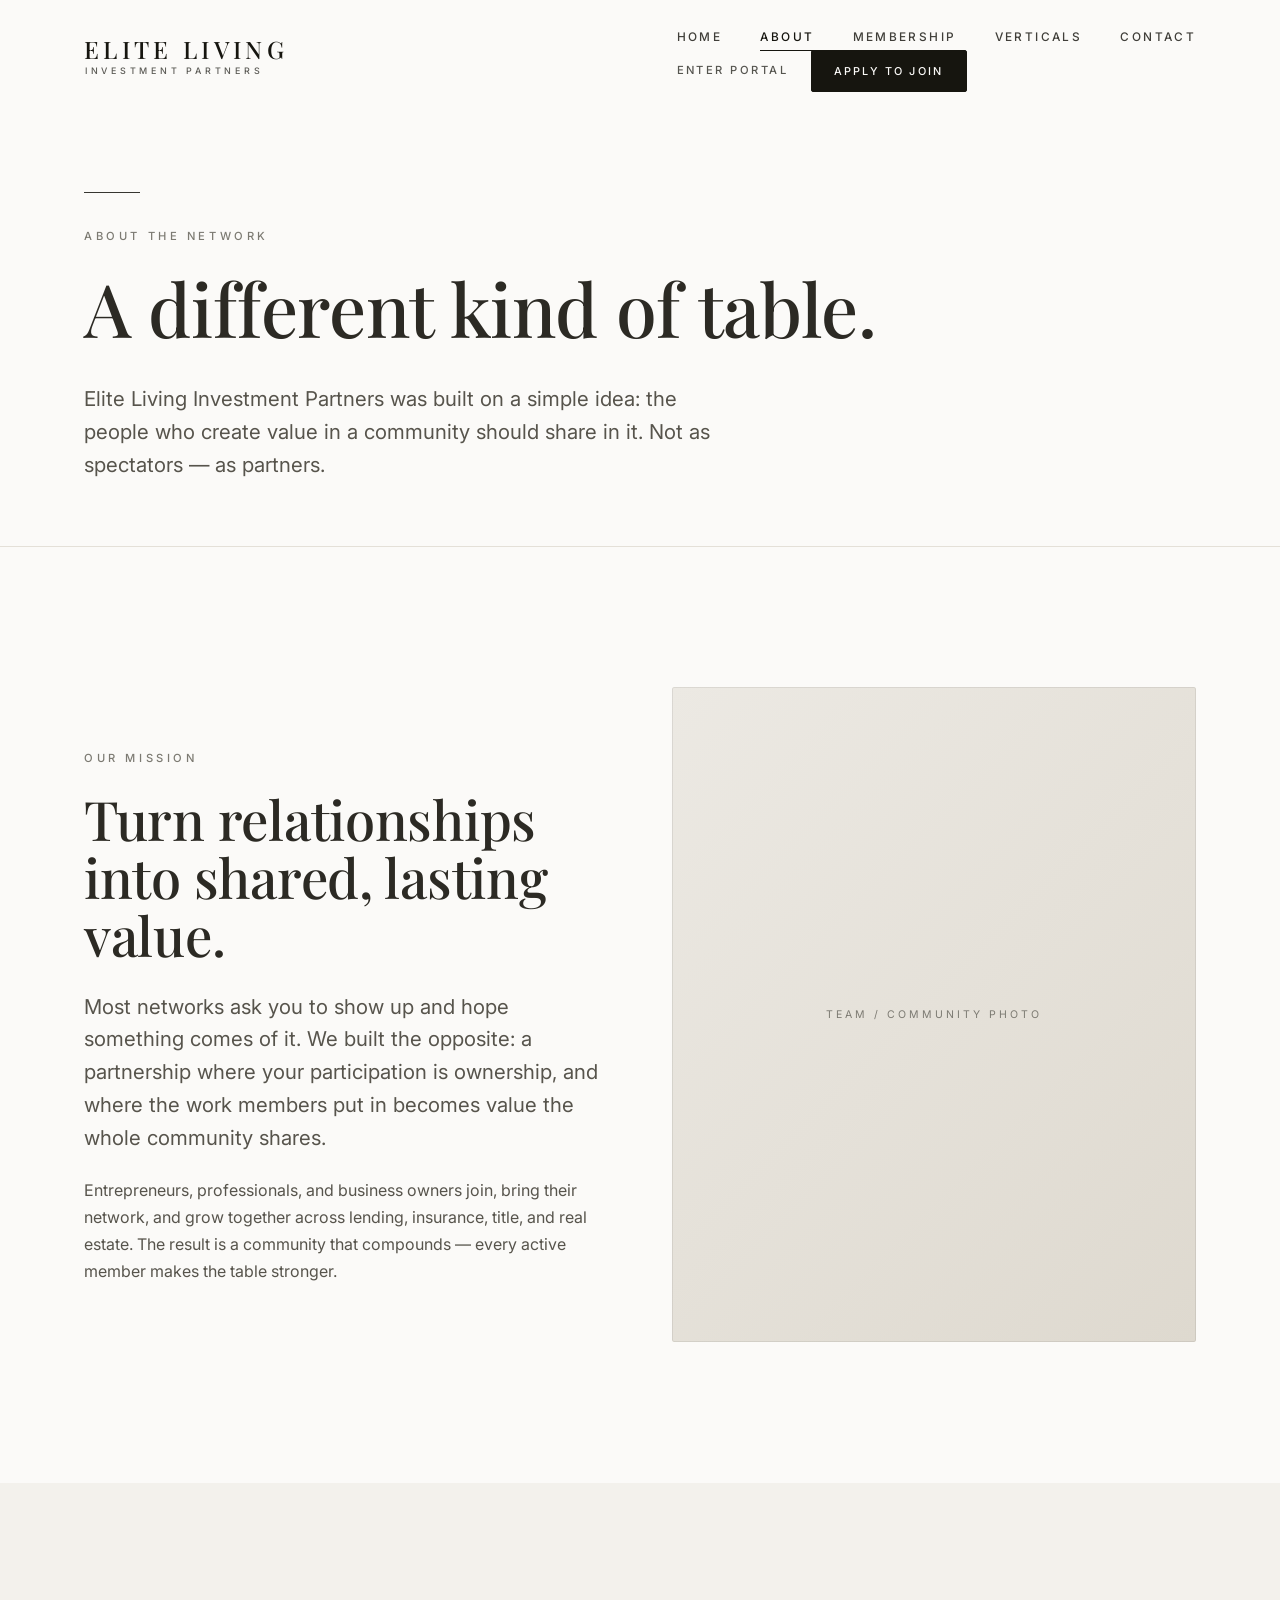
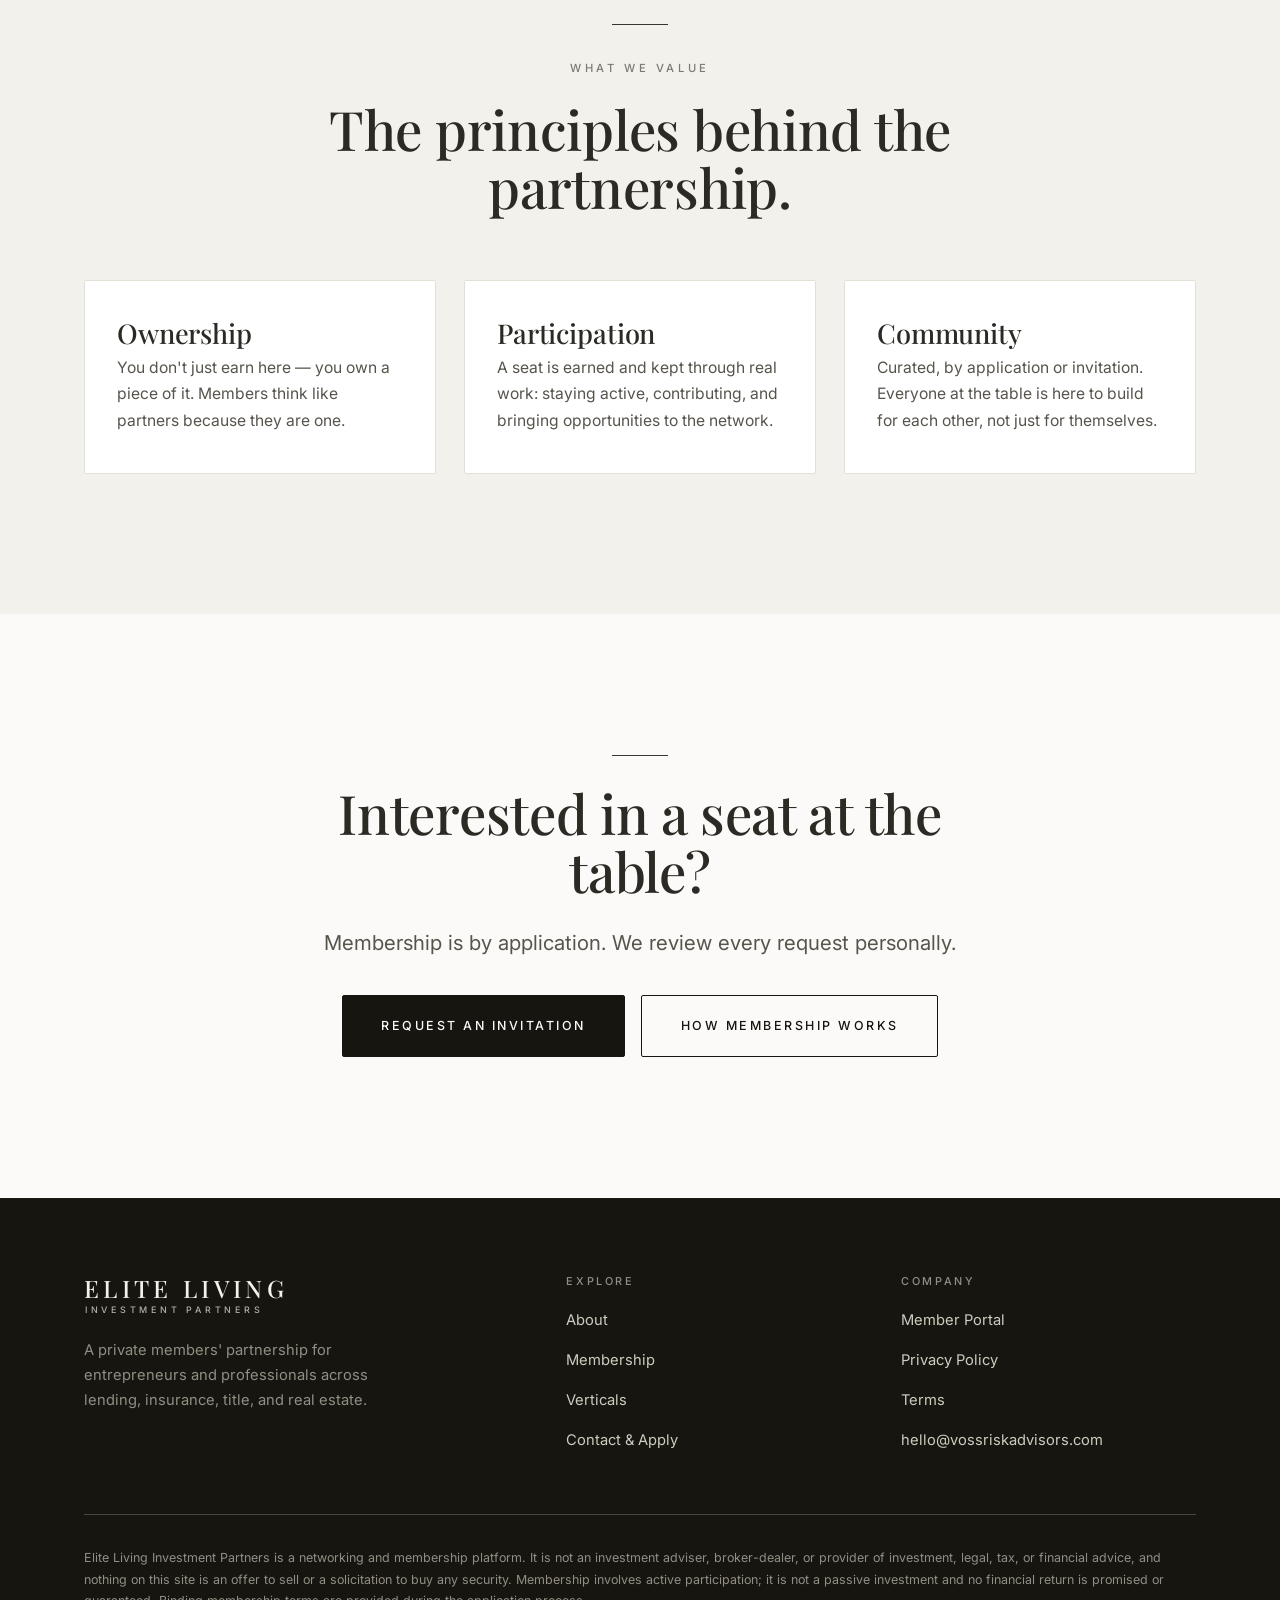
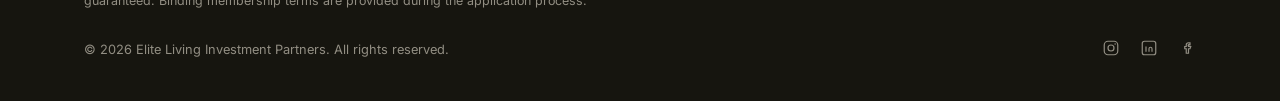
==== about.html @ c55ef5d6 "Build Elite Living Investment Partners marketing site Static, no-build marketing site for ELIP — a p" ====
<!doctype html>
<html lang="en">
<head>
  <meta charset="utf-8" />
  <meta name="viewport" content="width=device-width, initial-scale=1" />
  <title>About — Elite Living Investment Partners</title>
  <meta name="description" content="The story and mission behind Elite Living Investment Partners — a private members' partnership built on participation and ownership." />
  <meta name="theme-color" content="#FBFAF8" />
  <link rel="canonical" href="https://www.vossriskadvisors.com/about.html" />
  <meta property="og:type" content="website" />
  <meta property="og:site_name" content="Elite Living Investment Partners" />
  <meta property="og:title" content="About — Elite Living Investment Partners" />
  <meta property="og:description" content="A private members' partnership built on participation and ownership." />
  <meta property="og:url" content="https://www.vossriskadvisors.com/about.html" />
  <meta property="og:image" content="https://www.vossriskadvisors.com/assets/og-image.png" />
  <meta name="twitter:card" content="summary_large_image" />
  <link rel="icon" href="assets/favicon.svg" type="image/svg+xml" />
  <link rel="apple-touch-icon" href="assets/favicon.svg" />
  <link rel="manifest" href="site.webmanifest" />
  <link rel="preconnect" href="https://fonts.googleapis.com" />
  <link rel="preconnect" href="https://fonts.gstatic.com" crossorigin />
  <link href="https://fonts.googleapis.com/css2?family=Playfair+Display:ital,wght@0,400;0,500;0,600;0,700;1,400;1,500;1,600&family=Inter:wght@300;400;500;600&display=swap" rel="stylesheet" />
  <link rel="stylesheet" href="css/styles.css" />
</head>
<body>
  <a class="skip-link" href="#main">Skip to content</a>

  <header class="site-header">
    <div class="container nav">
      <a class="brand" href="index.html" aria-label="Elite Living Investment Partners — home">
        <span class="brand__word">Elite Living</span>
        <span class="brand__sub">Investment Partners</span>
      </a>
      <button class="nav__toggle" aria-label="Open menu" aria-expanded="false" aria-controls="nav-menu">
        <svg class="icon-open" viewBox="0 0 24 24" fill="none" stroke="currentColor" stroke-width="1.6"><path d="M3 6h18M3 12h18M3 18h18"/></svg>
        <svg class="icon-close" viewBox="0 0 24 24" fill="none" stroke="currentColor" stroke-width="1.6"><path d="M5 5l14 14M19 5L5 19"/></svg>
      </button>
      <div class="nav__menu" id="nav-menu">
        <ul class="nav__links">
          <li><a href="index.html">Home</a></li>
          <li><a href="about.html" aria-current="page">About</a></li>
          <li><a href="membership.html">Membership</a></li>
          <li><a href="verticals.html">Verticals</a></li>
          <li><a href="contact.html">Contact</a></li>
        </ul>
        <div class="nav__actions">
          <a class="nav__portal" href="https://www.backbossai.com/" target="_blank" rel="noopener">Enter Portal</a>
          <a class="btn btn--solid" href="contact.html">Apply to Join</a>
        </div>
      </div>
    </div>
  </header>
  <div class="nav__scrim" aria-hidden="true"></div>

  <main id="main">
    <section class="page-hero">
      <div class="container">
        <hr class="hairline" />
        <span class="eyebrow">About the network</span>
        <h1>A different kind of table.</h1>
        <p class="lead" style="max-width:640px">Elite Living Investment Partners was built on a simple idea: the people who create value in a community should share in it. Not as spectators — as partners.</p>
      </div>
    </section>

    <section class="section">
      <div class="container">
        <div class="split">
          <div data-reveal>
            <span class="eyebrow">Our mission</span>
            <h2 class="h-section">Turn relationships into shared, lasting value.</h2>
            <p class="lead">Most networks ask you to show up and hope something comes of it. We built the opposite: a partnership where your participation is ownership, and where the work members put in becomes value the whole community shares.</p>
            <p>Entrepreneurs, professionals, and business owners join, bring their network, and grow together across lending, insurance, title, and real estate. The result is a community that compounds — every active member makes the table stronger.</p>
          </div>
          <div class="split__media" data-reveal aria-hidden="true">
            <span class="placeholder-note">Team / community photo</span>
          </div>
        </div>
      </div>
    </section>

    <section class="section section--raise">
      <div class="container">
        <div class="section-head section-head--center" data-reveal>
          <hr class="hairline hairline--center" />
          <span class="eyebrow">What we value</span>
          <h2 class="h-section">The principles behind the partnership.</h2>
        </div>
        <div class="grid grid--3">
          <div class="card" data-reveal>
            <h3>Ownership</h3>
            <p>You don't just earn here — you own a piece of it. Members think like partners because they are one.</p>
          </div>
          <div class="card" data-reveal>
            <h3>Participation</h3>
            <p>A seat is earned and kept through real work: staying active, contributing, and bringing opportunities to the network.</p>
          </div>
          <div class="card" data-reveal>
            <h3>Community</h3>
            <p>Curated, by application or invitation. Everyone at the table is here to build for each other, not just for themselves.</p>
          </div>
        </div>
      </div>
    </section>

    <section class="section">
      <div class="container container--narrow text-center" data-reveal>
        <hr class="hairline hairline--center" />
        <h2 class="h-section">Interested in a seat at the table?</h2>
        <p class="lead">Membership is by application. We review every request personally.</p>
        <div class="cta-row cta-row--center">
          <a class="btn btn--solid btn--lg" href="contact.html">Request an Invitation</a>
          <a class="btn btn--line btn--lg" href="membership.html">How membership works</a>
        </div>
      </div>
    </section>
  </main>

  <footer class="site-footer">
    <div class="container">
      <div class="footer__top">
        <div class="footer__brand">
          <a class="brand" href="index.html" aria-label="Elite Living Investment Partners — home">
        <span class="brand__word">Elite Living</span>
        <span class="brand__sub">Investment Partners</span>
      </a>
          <p>A private members' partnership for entrepreneurs and professionals across lending, insurance, title, and real estate.</p>
        </div>
        <div class="footer__col">
          <h4>Explore</h4>
          <ul><li><a href="about.html">About</a></li><li><a href="membership.html">Membership</a></li><li><a href="verticals.html">Verticals</a></li><li><a href="contact.html">Contact &amp; Apply</a></li></ul>
        </div>
        <div class="footer__col">
          <h4>Company</h4>
          <ul><li><a href="https://www.backbossai.com/" target="_blank" rel="noopener">Member Portal</a></li><li><a href="privacy.html">Privacy Policy</a></li><li><a href="terms.html">Terms</a></li><li><a href="mailto:hello@vossriskadvisors.com">hello@vossriskadvisors.com</a></li></ul>
        </div>
      </div>
      <p class="footer__disclaimer">Elite Living Investment Partners is a networking and membership platform. It is not an investment adviser, broker-dealer, or provider of investment, legal, tax, or financial advice, and nothing on this site is an offer to sell or a solicitation to buy any security. Membership involves active participation; it is not a passive investment and no financial return is promised or guaranteed. Binding membership terms are provided during the application process.</p>
      <div class="footer__bottom">
        <span>&copy; <span data-year>2026</span> Elite Living Investment Partners. All rights reserved.</span>
        <nav class="footer__social" aria-label="Social links">
          <a href="#" aria-label="Instagram"><svg viewBox="0 0 24 24" fill="none" stroke="currentColor" stroke-width="1.6"><rect x="3" y="3" width="18" height="18" rx="5"/><circle cx="12" cy="12" r="4"/><circle cx="17.5" cy="6.5" r="1" fill="currentColor" stroke="none"/></svg></a>
          <a href="#" aria-label="LinkedIn"><svg viewBox="0 0 24 24" fill="none" stroke="currentColor" stroke-width="1.6"><rect x="3" y="3" width="18" height="18" rx="3"/><path d="M8 10v7M8 7v.01M12 17v-4a2 2 0 0 1 4 0v4"/></svg></a>
          <a href="#" aria-label="Facebook"><svg viewBox="0 0 24 24" fill="none" stroke="currentColor" stroke-width="1.6"><path d="M14 8h2V5h-2a3 3 0 0 0-3 3v2H9v3h2v6h3v-6h2l1-3h-3V8a1 1 0 0 1 1-1z"/></svg></a>
        </nav>
      </div>
    </div>
  </footer>
  <script src="js/main.js"></script>
</body>
</html>
---- css/styles.css ----
/* =============================================================================
   Elite Living Investment Partners — Design System
   -----------------------------------------------------------------------------
   Clean, editorial, black-and-white luxury — "Vogue" / fashion-house feeling.
   High-contrast Didone serif display, generous white space, thin hairline rules,
   squared outlined controls, photography-forward. Monochrome only — no accent
   color; photography supplies the only color on the page.

   HOW TO EDIT:
   - Colors, spacing, and fonts are all CSS custom properties in :root below.
     Change a value once here and it updates everywhere.
   - Copy lives in the .html files, not here. This file is styling only.
   - Drop real photography in via the `--img` custom property (see .split__media
     and .hero notes) — the layout is built to be image-forward.
   ============================================================================= */

/* ---------------------------------------------------------------------------
   1. Design tokens (custom properties)
   --------------------------------------------------------------------------- */
:root {
  /* Light "paper" surfaces */
  --paper: #FBFAF8;        /* warm off-white page base */
  --paper-2: #F3F1EC;      /* subtly raised sections */
  --card: #FFFFFF;         /* cards */

  /* Ink (near-black) */
  --ink: #16150F;          /* primary text / lines / buttons */
  --ink-2: #2C2A24;        /* headings on light */
  --ink-soft: #57544C;     /* body copy on light */
  --muted: #7C7A72;        /* muted labels */
  --faint: #A9A69D;        /* faint / placeholders */

  /* Hairlines on light */
  --line: #E4E0D8;
  --line-2: #D8D3C9;

  /* Dark surfaces (hero scrim, footer) */
  --night: #16150F;        /* near-black */
  --night-2: #1D1C15;
  --cream: #F4F1EA;        /* text on dark */
  --cream-soft: #CFCBBF;   /* body on dark */
  --cream-faint: #928E83;  /* muted on dark */
  --line-dark: rgba(244,241,234,0.22);

  /* Typography */
  --font-display: "Playfair Display", Georgia, "Times New Roman", serif;
  --font-body: "Inter", "Helvetica Neue", Helvetica, Arial, sans-serif;

  /* Layout */
  --maxw: 1240px;
  --maxw-narrow: 760px;
  --gutter: clamp(1.25rem, 5vw, 4.5rem);
  --radius: 2px;

  /* Motion */
  --ease: cubic-bezier(0.22, 1, 0.36, 1);
  --dur: 0.7s;
}

/* ---------------------------------------------------------------------------
   2. Reset & base
   --------------------------------------------------------------------------- */
*, *::before, *::after { box-sizing: border-box; }

html {
  scroll-behavior: smooth;
  -webkit-text-size-adjust: 100%;
}

@media (prefers-reduced-motion: reduce) {
  html { scroll-behavior: auto; }
  *, *::before, *::after {
    animation-duration: 0.001ms !important;
    transition-duration: 0.001ms !important;
  }
}

body {
  margin: 0;
  background: var(--paper);
  color: var(--ink-soft);
  font-family: var(--font-body);
  font-size: 1rem;
  line-height: 1.7;
  font-weight: 400;
  -webkit-font-smoothing: antialiased;
  -moz-osx-font-smoothing: grayscale;
  overflow-x: hidden;
}

img, svg { max-width: 100%; display: block; }
a { color: inherit; text-decoration: none; }

h1, h2, h3, h4 {
  font-family: var(--font-display);
  color: var(--ink-2);
  font-weight: 500;
  line-height: 1.06;
  letter-spacing: -0.005em;
  margin: 0 0 0.5em;
}

p { margin: 0 0 1.1em; }
p:last-child { margin-bottom: 0; }

::selection { background: var(--ink); color: var(--paper); }

:focus-visible {
  outline: 2px solid var(--ink);
  outline-offset: 3px;
}

.skip-link {
  position: absolute;
  left: -9999px;
  top: 0;
  z-index: 200;
  background: var(--ink);
  color: var(--paper);
  padding: 0.75rem 1.25rem;
  font-weight: 500;
}
.skip-link:focus { left: 1rem; top: 1rem; }

/* ---------------------------------------------------------------------------
   3. Layout helpers
   --------------------------------------------------------------------------- */
.container {
  width: 100%;
  max-width: var(--maxw);
  margin-inline: auto;
  padding-inline: var(--gutter);
}
.container--narrow { max-width: var(--maxw-narrow); }

.section {
  padding-block: clamp(4.5rem, 11vw, 9rem);
  position: relative;
}
.section--raise { background: var(--paper-2); }
.section--ink { background: var(--night); color: var(--cream-soft); }
.section--ink h1, .section--ink h2, .section--ink h3 { color: var(--cream); }
.section--tight { padding-block: clamp(3rem, 7vw, 5.5rem); }

/* Thin hairline divider */
.hairline {
  width: 56px;
  height: 1px;
  background: var(--ink);
  border: 0;
  margin: 0 0 1.75rem;
  opacity: 0.85;
}
.hairline--center { margin-inline: auto; }

/* Small uppercase micro-label */
.eyebrow {
  display: inline-block;
  font-family: var(--font-body);
  font-size: 0.7rem;
  font-weight: 500;
  letter-spacing: 0.32em;
  text-transform: uppercase;
  color: var(--muted);
  margin: 0 0 1.4rem;
}

/* Squared tracked tag */
.chip {
  display: inline-flex;
  align-items: center;
  gap: 0.5em;
  padding: 0.45rem 1rem;
  border: 1px solid var(--line-2);
  border-radius: var(--radius);
  font-size: 0.68rem;
  letter-spacing: 0.26em;
  text-transform: uppercase;
  color: var(--muted);
}

.section-head { max-width: 760px; margin-bottom: clamp(2.75rem, 5vw, 4.5rem); }
.section-head--center { margin-inline: auto; text-align: center; }
.section-head--center .hairline { margin-inline: auto; }

.h-display { font-size: clamp(2.6rem, 6.5vw, 5rem); letter-spacing: -0.01em; }
.h-section { font-size: clamp(2rem, 4.6vw, 3.4rem); }
.lead {
  font-size: clamp(1.05rem, 1.6vw, 1.3rem);
  color: var(--ink-soft);
  line-height: 1.6;
}

.muted { color: var(--muted); }

/* ---------------------------------------------------------------------------
   4. Buttons — squared, editorial, tracked
   --------------------------------------------------------------------------- */
.btn {
  display: inline-flex;
  align-items: center;
  justify-content: center;
  gap: 0.6em;
  font-family: var(--font-body);
  font-size: 0.76rem;
  font-weight: 500;
  letter-spacing: 0.2em;
  text-transform: uppercase;
  padding: 1.05rem 2.1rem;
  border-radius: var(--radius);
  border: 1px solid var(--ink);
  cursor: pointer;
  transition: background 0.35s var(--ease), color 0.35s var(--ease),
              border-color 0.35s var(--ease);
  white-space: nowrap;
}

/* Primary — solid ink */
.btn--solid {
  background: var(--ink);
  color: var(--paper);
}
.btn--solid:hover { background: transparent; color: var(--ink); }

/* Secondary — outline */
.btn--line {
  background: transparent;
  color: var(--ink);
  border-color: var(--ink);
}
.btn--line:hover { background: var(--ink); color: var(--paper); }

.btn--block { width: 100%; }
.btn--lg { padding: 1.2rem 2.4rem; font-size: 0.78rem; }

/* Buttons placed on dark imagery (hero) */
.on-dark .btn--solid {
  background: var(--cream);
  color: var(--ink);
  border-color: var(--cream);
}
.on-dark .btn--solid:hover { background: transparent; color: var(--cream); }
.on-dark .btn--line { color: var(--cream); border-color: rgba(244,241,234,0.6); }
.on-dark .btn--line:hover { background: var(--cream); color: var(--ink); border-color: var(--cream); }

/* Inline underlined link */
.link-underline {
  color: var(--ink);
  border-bottom: 1px solid var(--ink);
  padding-bottom: 1px;
  transition: opacity 0.25s var(--ease);
}
.link-underline:hover { opacity: 0.55; }

/* ---------------------------------------------------------------------------
   5. Header / navigation
   --------------------------------------------------------------------------- */
.site-header {
  position: fixed;
  inset: 0 0 auto 0;
  z-index: 100;
  padding-block: 1.4rem;
  color: var(--ink);
  transition: background 0.4s var(--ease), border-color 0.4s var(--ease),
              padding 0.4s var(--ease), color 0.4s var(--ease);
  border-bottom: 1px solid transparent;
}
.site-header.is-scrolled {
  background: rgba(251, 250, 248, 0.92);
  backdrop-filter: saturate(120%) blur(12px);
  -webkit-backdrop-filter: saturate(120%) blur(12px);
  border-bottom-color: var(--line);
  padding-block: 0.85rem;
  color: var(--ink);
}
/* Overlay mode — header sits over a dark hero (home / thank-you) */
.site-header--overlay:not(.is-scrolled) { color: var(--cream); }

.nav {
  display: flex;
  align-items: center;
  justify-content: space-between;
  gap: 1.5rem;
}
.brand { display: inline-flex; flex-direction: column; gap: 0.15rem; color: inherit; }
.brand__word {
  font-family: var(--font-display);
  font-size: 1.5rem;
  font-weight: 500;
  letter-spacing: 0.18em;
  line-height: 1;
  text-transform: uppercase;
}
.brand__sub {
  font-family: var(--font-body);
  font-size: 0.56rem;
  font-weight: 500;
  letter-spacing: 0.42em;
  text-transform: uppercase;
  color: currentColor;
  opacity: 0.7;
  padding-left: 0.1em;
}

.nav__links {
  display: flex;
  align-items: center;
  gap: 2.4rem;
  list-style: none;
  margin: 0;
  padding: 0;
}
.nav__links a {
  font-size: 0.74rem;
  font-weight: 500;
  letter-spacing: 0.2em;
  color: currentColor;
  text-transform: uppercase;
  opacity: 0.82;
  transition: opacity 0.25s var(--ease);
  position: relative;
}
.nav__links a:hover,
.nav__links a[aria-current="page"] { opacity: 1; }
.nav__links a[aria-current="page"]::after {
  content: "";
  position: absolute;
  left: 0; right: 0; bottom: -7px;
  height: 1px;
  background: currentColor;
}
.nav__actions { display: flex; align-items: center; gap: 1.4rem; }
.nav__portal {
  font-size: 0.7rem;
  font-weight: 500;
  letter-spacing: 0.22em;
  text-transform: uppercase;
  color: currentColor;
  opacity: 0.72;
  transition: opacity 0.25s var(--ease);
}
.nav__portal:hover { opacity: 1; }

/* Compact outline button in the nav */
.nav__actions .btn { padding: 0.7rem 1.4rem; font-size: 0.68rem; }
.site-header--overlay:not(.is-scrolled) .nav__actions .btn--solid {
  background: transparent; color: var(--cream); border-color: rgba(244,241,234,0.6);
}
.site-header--overlay:not(.is-scrolled) .nav__actions .btn--solid:hover {
  background: var(--cream); color: var(--ink); border-color: var(--cream);
}

.nav__toggle {
  display: none;
  background: none;
  border: 0;
  color: inherit;
  cursor: pointer;
  padding: 0.4rem;
  width: 44px; height: 44px;
}
.nav__toggle svg { width: 24px; height: 24px; }
.nav__toggle .icon-close { display: none; }
.nav__toggle[aria-expanded="true"] .icon-open { display: none; }
.nav__toggle[aria-expanded="true"] .icon-close { display: block; }

@media (max-width: 940px) {
  .nav__toggle { display: inline-flex; align-items: center; justify-content: center; }
  .nav__menu {
    position: fixed;
    inset: 0 0 0 auto;
    width: min(86vw, 380px);
    background: var(--paper);
    color: var(--ink);
    border-left: 1px solid var(--line);
    flex-direction: column;
    align-items: flex-start;
    justify-content: flex-start;
    gap: 0;
    padding: 6.5rem 2.25rem 2rem;
    transform: translateX(100%);
    transition: transform 0.5s var(--ease);
    display: flex;
    overflow-y: auto;
  }
  .nav__menu.is-open { transform: translateX(0); }
  .nav__links {
    flex-direction: column;
    align-items: flex-start;
    gap: 0;
    width: 100%;
  }
  .nav__links li { width: 100%; }
  .nav__links a {
    display: block;
    padding: 1.15rem 0;
    font-size: 0.95rem;
    border-bottom: 1px solid var(--line);
    width: 100%;
    opacity: 1;
  }
  .nav__actions {
    flex-direction: column;
    align-items: stretch;
    width: 100%;
    margin-top: 2rem;
    gap: 1rem;
  }
  .nav__actions .btn { width: 100%; padding: 1rem 1.4rem; font-size: 0.72rem; }
  /* Inside the open drawer the panel is light — keep the solid button ink,
     overriding the dark-hero overlay treatment (higher specificity wins). */
  .site-header--overlay:not(.is-scrolled) .nav__menu .nav__actions .btn--solid {
    background: var(--ink); color: var(--paper); border-color: var(--ink);
  }
  .site-header--overlay:not(.is-scrolled) .nav__menu .nav__actions .btn--solid:hover {
    background: transparent; color: var(--ink);
  }
  .nav__portal { padding: 0.6rem 0; }
  body.menu-open { overflow: hidden; }
  .nav__scrim {
    position: fixed;
    inset: 0;
    background: rgba(20,20,15,0.5);
    opacity: 0;
    pointer-events: none;
    transition: opacity 0.4s var(--ease);
    z-index: 90;
  }
  .nav__scrim.is-open { opacity: 1; pointer-events: auto; }
}

/* ---------------------------------------------------------------------------
   6. Hero — photography-forward, dark scrim, editorial serif
   --------------------------------------------------------------------------- */
.hero {
  position: relative;
  min-height: 100svh;
  display: flex;
  align-items: center;
  padding-block: 9rem 6rem;
  overflow: hidden;
  color: var(--cream);
  text-align: center;
}
/*
  Hero background: drop in real photography by setting --hero-img on the .hero
  element, e.g. style="--hero-img:url('assets/hero.jpg')". A dark scrim keeps the
  serif type legible over any image. Until a photo is supplied, an elegant
  neutral architectural gradient stands in.
*/
.hero__bg {
  position: absolute;
  inset: 0;
  z-index: 0;
  background:
    linear-gradient(180deg, rgba(16,15,11,0.55), rgba(16,15,11,0.62)),
    var(--hero-img, none),
    radial-gradient(120% 90% at 50% 0%, #37352c, #14130e 70%);
  background-size: cover;
  background-position: center;
}
.hero__bg::after {
  content: "";
  position: absolute;
  inset: 0;
  background: radial-gradient(90% 70% at 50% 45%, transparent 40%, rgba(16,15,11,0.45));
}
.hero__inner { position: relative; z-index: 1; max-width: 1000px; margin-inline: auto; }
.hero__title {
  font-size: clamp(3rem, 9vw, 7rem);
  color: var(--cream);
  margin-bottom: 1.5rem;
  font-weight: 500;
  line-height: 1.02;
}
.hero__title em { font-style: italic; color: inherit; }
.hero__sub {
  font-family: var(--font-display);
  font-style: italic;
  font-size: clamp(1.2rem, 2.4vw, 1.9rem);
  color: var(--cream-soft);
  max-width: 720px;
  margin: 0 auto 2.6rem;
  line-height: 1.4;
}
.hero__cta { display: flex; flex-wrap: wrap; gap: 1rem; justify-content: center; }
.hero__scroll {
  position: absolute;
  left: 50%;
  bottom: 2rem;
  transform: translateX(-50%);
  z-index: 1;
  font-size: 0.62rem;
  letter-spacing: 0.34em;
  text-transform: uppercase;
  color: var(--cream-faint);
  display: flex;
  flex-direction: column;
  align-items: center;
  gap: 0.6rem;
}
.hero__scroll span::after {
  content: "";
  display: block;
  width: 1px;
  height: 40px;
  margin: 0.7rem auto 0;
  background: linear-gradient(var(--cream-faint), transparent);
}
@media (max-height: 720px) { .hero__scroll { display: none; } }

/* ---------------------------------------------------------------------------
   7. Cards & grids
   --------------------------------------------------------------------------- */
.grid { display: grid; gap: 1.75rem; }
.grid--2 { grid-template-columns: repeat(2, 1fr); }
.grid--3 { grid-template-columns: repeat(3, 1fr); }
.grid--4 { grid-template-columns: repeat(4, 1fr); }
@media (max-width: 940px) {
  .grid--3, .grid--4 { grid-template-columns: repeat(2, 1fr); }
}
@media (max-width: 620px) {
  .grid--2, .grid--3, .grid--4 { grid-template-columns: 1fr; }
}

.card {
  background: var(--card);
  border: 1px solid var(--line);
  border-radius: var(--radius);
  padding: 2.4rem 2rem;
  transition: border-color 0.35s var(--ease), transform 0.35s var(--ease);
}
.card:hover { border-color: var(--ink); transform: translateY(-4px); }
.card__icon {
  display: block;
  width: 44px; height: 44px;
  color: var(--ink);
  margin-bottom: 1.6rem;
}
.card__icon svg { width: 100%; height: 100%; display: block; }
.card h3 { font-size: 1.7rem; margin-bottom: 0.4rem; }
.card p { font-size: 0.98rem; color: var(--ink-soft); }

/* Vertical card with corner index */
.vcard { position: relative; }
.vcard__idx {
  position: absolute;
  top: 1.6rem; right: 1.8rem;
  font-family: var(--font-display);
  font-size: 0.95rem;
  color: var(--faint);
  letter-spacing: 0.1em;
}

/* Numbered step */
.step { padding: 0; background: transparent; border: 0; }
.step__num {
  font-family: var(--font-display);
  font-size: clamp(3.4rem, 6.5vw, 5rem);
  color: var(--ink-2);
  line-height: 1;
  display: block;
  margin-bottom: 1rem;
  font-weight: 500;
}
.step h3 { font-size: 1.7rem; margin-bottom: 0.5rem; }
.step p { color: var(--ink-soft); font-size: 1rem; }
.step::after {
  content: "";
  display: block;
  width: 36px; height: 1px;
  background: var(--ink);
  margin-top: 1.6rem;
  opacity: 0.5;
}

/* Benefit row */
.benefit {
  display: flex;
  gap: 1.2rem;
  padding: 1.7rem 0;
  border-top: 1px solid var(--line);
}
.benefit:last-child { border-bottom: 1px solid var(--line); }
.benefit__mark {
  flex: none;
  width: 24px; height: 24px;
  color: var(--ink);
  margin-top: 0.2rem;
}
.benefit h3 { font-size: 1.35rem; margin-bottom: 0.25rem; }
.benefit p { font-size: 0.98rem; color: var(--ink-soft); margin: 0; }

/* ---------------------------------------------------------------------------
   8. Quote / social proof band
   --------------------------------------------------------------------------- */
.quote-band { background: var(--night); color: var(--cream-soft); }
.quote-band .hairline { background: var(--cream); opacity: 0.7; }
.quote { text-align: center; max-width: 900px; margin-inline: auto; }
.quote__text {
  font-family: var(--font-display);
  font-size: clamp(1.8rem, 4vw, 3rem);
  color: var(--cream);
  line-height: 1.24;
  font-style: italic;
  font-weight: 400;
  margin-bottom: 1.5rem;
}
.quote__by {
  font-size: 0.72rem;
  letter-spacing: 0.26em;
  text-transform: uppercase;
  color: var(--cream-faint);
}
.logo-strip {
  display: flex;
  flex-wrap: wrap;
  align-items: center;
  justify-content: center;
  gap: clamp(1.5rem, 5vw, 4rem);
  margin-top: 3.5rem;
}
.logo-strip span {
  font-family: var(--font-display);
  font-size: 1.15rem;
  letter-spacing: 0.16em;
  text-transform: uppercase;
  color: var(--cream-faint);
}

/* ---------------------------------------------------------------------------
   9. Split / feature rows — image-forward
   --------------------------------------------------------------------------- */
.split {
  display: grid;
  grid-template-columns: 1fr 1fr;
  gap: clamp(2rem, 5vw, 5rem);
  align-items: center;
}
.split--reverse .split__media { order: -1; }
@media (max-width: 860px) {
  .split { grid-template-columns: 1fr; }
  .split--reverse .split__media { order: 0; }
}
/*
  Drop real photography by setting --img on the element, e.g.
  <div class="split__media" style="--img:url('assets/story.jpg')"></div>
*/
.split__media {
  aspect-ratio: 4 / 5;
  border-radius: var(--radius);
  background:
    var(--img, none),
    linear-gradient(135deg, #ECE9E3, #DED9CF);
  background-size: cover;
  background-position: center;
  position: relative;
  overflow: hidden;
  display: flex;
  align-items: center;
  justify-content: center;
}
.split__media::after {
  content: "";
  position: absolute;
  inset: 0;
  border: 1px solid rgba(22,21,15,0.08);
  border-radius: var(--radius);
  pointer-events: none;
}
.split__media .placeholder-note {
  font-size: 0.66rem;
  letter-spacing: 0.28em;
  text-transform: uppercase;
  color: var(--muted);
}

/* ---------------------------------------------------------------------------
   10. Forms
   --------------------------------------------------------------------------- */
.form {
  background: var(--card);
  border: 1px solid var(--line);
  border-radius: var(--radius);
  padding: clamp(1.75rem, 4vw, 3rem);
}
.form__row { display: grid; gap: 1.4rem; grid-template-columns: 1fr 1fr; }
@media (max-width: 620px) { .form__row { grid-template-columns: 1fr; } }
.field { display: flex; flex-direction: column; gap: 0.5rem; margin-bottom: 1.4rem; }
.field label {
  font-size: 0.68rem;
  letter-spacing: 0.18em;
  text-transform: uppercase;
  color: var(--muted);
}
.field .req { color: var(--ink); }
.field input,
.field select,
.field textarea {
  font-family: var(--font-body);
  font-size: 0.98rem;
  color: var(--ink);
  background: var(--paper);
  border: 1px solid var(--line-2);
  border-radius: var(--radius);
  padding: 0.95rem 1rem;
  transition: border-color 0.25s var(--ease);
  width: 100%;
}
.field textarea { resize: vertical; min-height: 130px; }
.field input::placeholder,
.field textarea::placeholder { color: var(--faint); }
.field input:focus,
.field select:focus,
.field textarea:focus { outline: none; border-color: var(--ink); }
.field select {
  appearance: none;
  background-image: url("data:image/svg+xml,%3Csvg xmlns='http://www.w3.org/2000/svg' width='12' height='8' viewBox='0 0 12 8'%3E%3Cpath fill='%237C7A72' d='M6 8 0 0h12z'/%3E%3C/svg%3E");
  background-repeat: no-repeat;
  background-position: right 1rem center;
  padding-right: 2.5rem;
}
.hp-field {
  position: absolute !important;
  left: -9999px !important;
  width: 1px; height: 1px;
  overflow: hidden;
}
.form__consent {
  display: flex;
  gap: 0.7rem;
  align-items: flex-start;
  font-size: 0.85rem;
  color: var(--muted);
  margin: 0.5rem 0 1.6rem;
}
.form__consent input { margin-top: 0.3rem; flex: none; accent-color: var(--ink); }
.form__status { margin-top: 1rem; font-size: 0.9rem; min-height: 1.2em; }
.form__status.is-error { color: #9B2C2C; }
.form__status.is-ok { color: var(--ink); }

/* ---------------------------------------------------------------------------
   11. Footer — dark, editorial
   --------------------------------------------------------------------------- */
.site-footer {
  background: var(--night);
  color: var(--cream-soft);
  border-top: 1px solid var(--night-2);
  padding-block: clamp(3.5rem, 6vw, 5.5rem) 2.5rem;
}
.footer__top {
  display: grid;
  grid-template-columns: 1.5fr 1fr 1fr;
  gap: 2.5rem;
}
@media (max-width: 760px) { .footer__top { grid-template-columns: 1fr; gap: 2.25rem; } }
.footer__brand .brand { margin-bottom: 1.3rem; color: var(--cream); }
.footer__brand p { font-size: 0.92rem; color: var(--cream-faint); max-width: 36ch; }
.footer__col h4 {
  font-family: var(--font-body);
  font-size: 0.68rem;
  letter-spacing: 0.24em;
  text-transform: uppercase;
  color: var(--cream-faint);
  margin-bottom: 1.2rem;
}
.footer__col ul { list-style: none; margin: 0; padding: 0; }
.footer__col li { margin-bottom: 0.8rem; }
.footer__col a { font-size: 0.92rem; color: var(--cream-soft); transition: color 0.25s var(--ease); }
.footer__col a:hover { color: var(--cream); }
.footer__disclaimer {
  margin-top: 3rem;
  padding-top: 2rem;
  border-top: 1px solid var(--line-dark);
  font-size: 0.78rem;
  color: var(--cream-faint);
  line-height: 1.7;
}
.footer__bottom {
  display: flex;
  flex-wrap: wrap;
  justify-content: space-between;
  gap: 1rem;
  margin-top: 1.75rem;
  font-size: 0.8rem;
  color: var(--cream-faint);
}
.footer__social { display: flex; gap: 1.25rem; }
.footer__social a { color: var(--cream-faint); }
.footer__social a:hover { color: var(--cream); }
.footer__social svg { width: 18px; height: 18px; }

/* ---------------------------------------------------------------------------
   12. Legal / content pages
   --------------------------------------------------------------------------- */
.page-hero {
  padding-block: clamp(9rem, 15vw, 12rem) clamp(2.5rem, 6vw, 4rem);
  border-bottom: 1px solid var(--line);
  background: var(--paper);
}
.page-hero h1 { font-size: clamp(2.6rem, 6.5vw, 4.6rem); }
.prose { max-width: 720px; }
.prose h2 { font-size: 1.9rem; margin-top: 2.75rem; color: var(--ink-2); }
.prose h3 { font-size: 1.3rem; margin-top: 1.9rem; color: var(--ink-2); }
.prose p, .prose li { color: var(--ink-soft); }
.prose ul, .prose ol { padding-left: 1.2rem; margin-bottom: 1.1rem; }
.prose li { margin-bottom: 0.5rem; }
.prose a { color: var(--ink); border-bottom: 1px solid var(--ink); }

/* Draft/legal review banner */
.notice {
  background: var(--paper-2);
  border: 1px solid var(--line-2);
  border-left: 2px solid var(--ink);
  border-radius: var(--radius);
  padding: 0.95rem 1.25rem;
  font-size: 0.82rem;
  color: var(--ink-soft);
}

/* ---------------------------------------------------------------------------
   13. Reveal-on-scroll animation
   --------------------------------------------------------------------------- */
[data-reveal] {
  opacity: 0;
  transform: translateY(24px);
  transition: opacity var(--dur) var(--ease), transform var(--dur) var(--ease);
  will-change: opacity, transform;
}
[data-reveal].is-visible { opacity: 1; transform: none; }
@media (prefers-reduced-motion: reduce) {
  [data-reveal] { opacity: 1; transform: none; }
}

/* ---------------------------------------------------------------------------
   14. Utilities
   --------------------------------------------------------------------------- */
.text-center { text-align: center; }
.mt-0 { margin-top: 0; }
.mb-0 { margin-bottom: 0; }
.stack > * + * { margin-top: 1.1rem; }
.cta-row { display: flex; flex-wrap: wrap; gap: 1rem; margin-top: 2.25rem; }
.cta-row--center { justify-content: center; }
.divider { height: 1px; background: var(--line); border: 0; margin-block: clamp(3rem, 6vw, 5rem); }
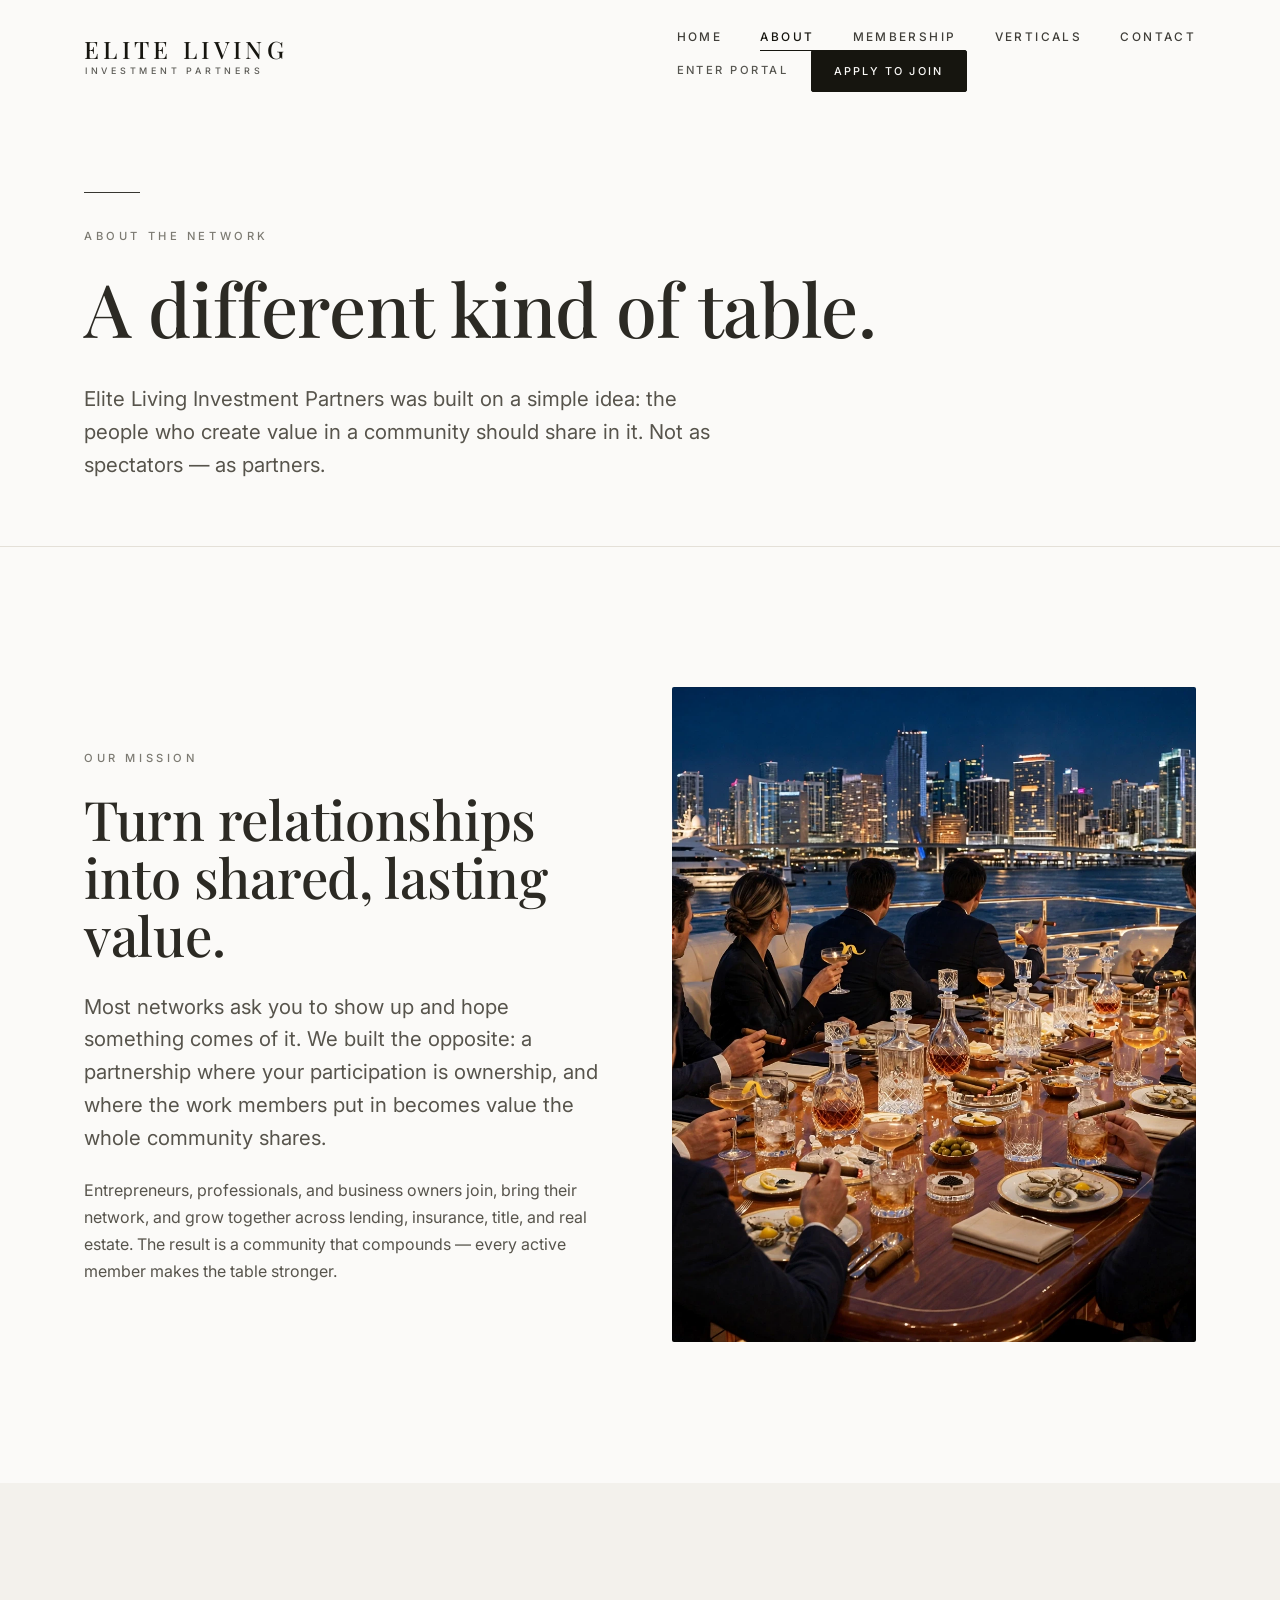
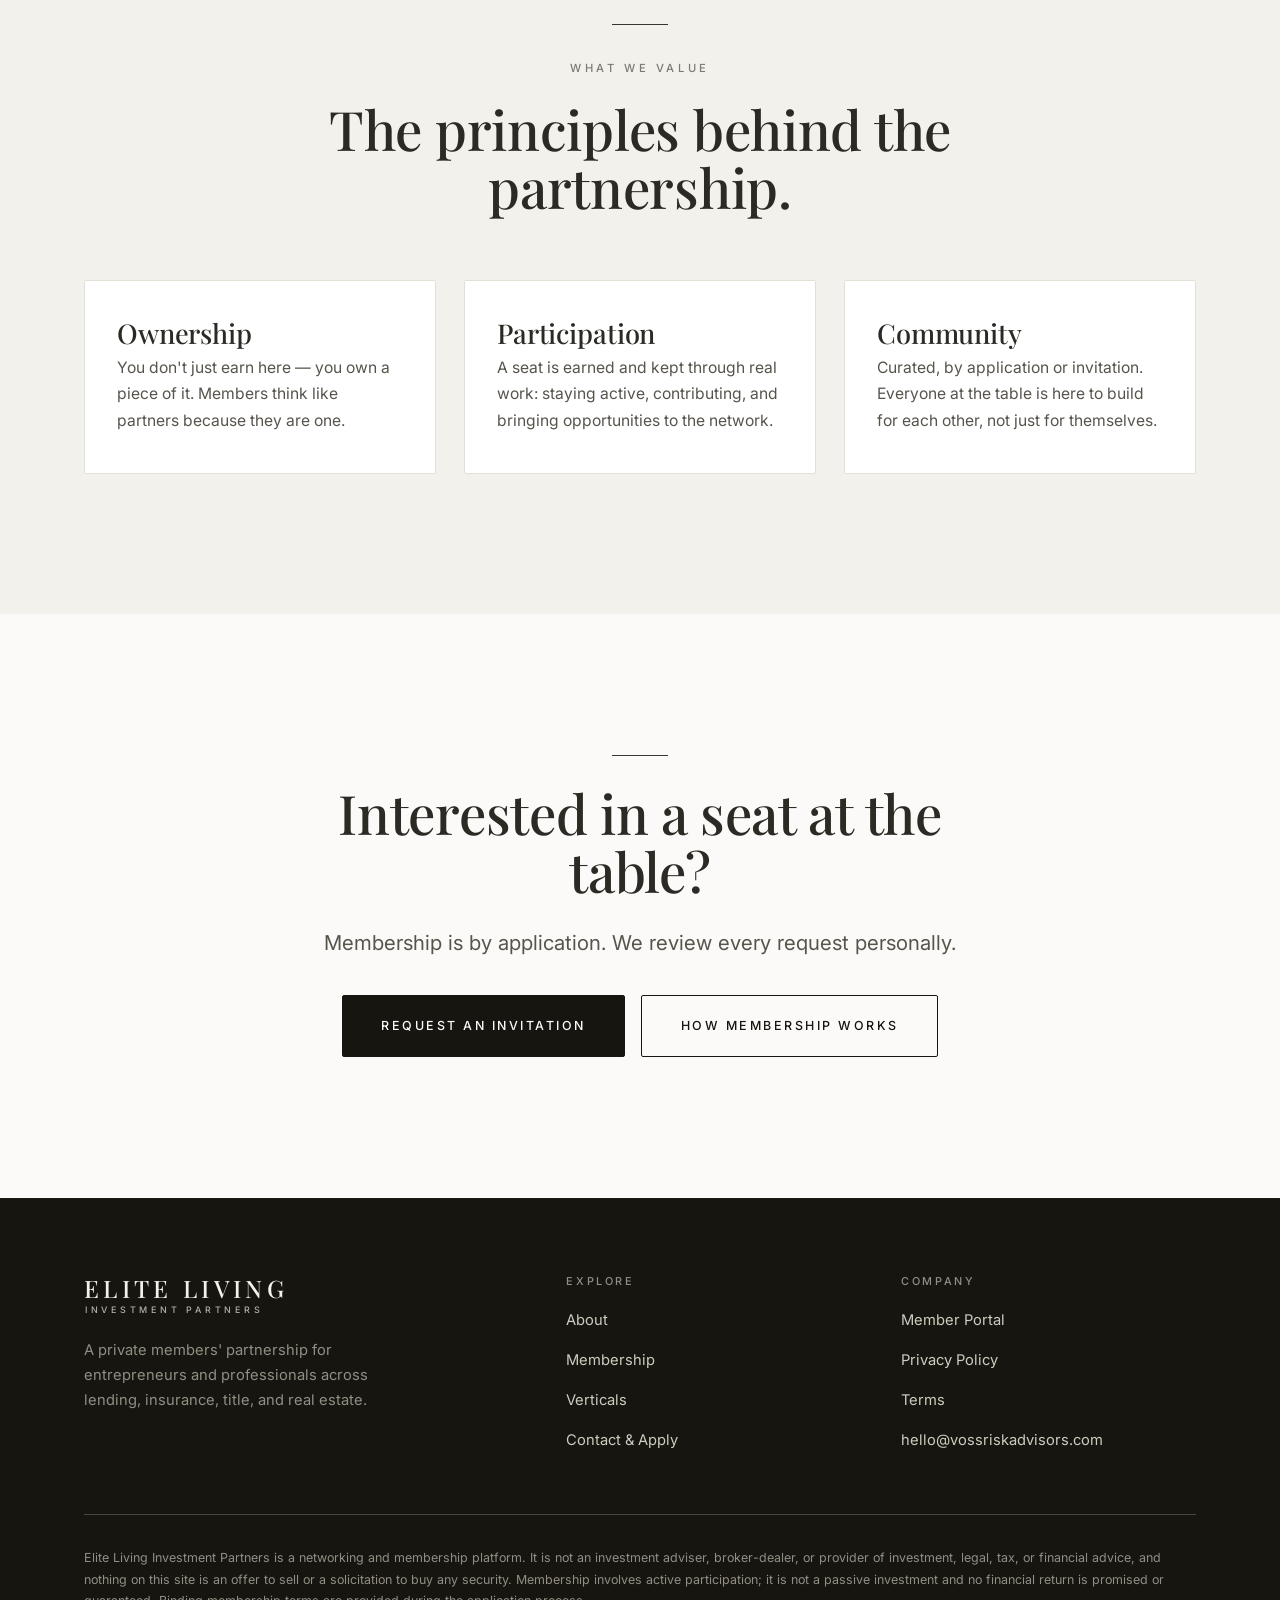
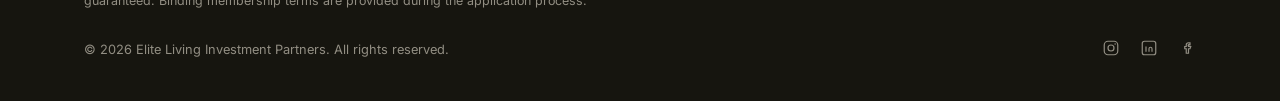
==== commit 4ad110b1: "Add section photography and PNG device icons - Use the hero image (different crops) in the Home "wha" ====
--- a/about.html
+++ b/about.html
@@ -15,7 +15,7 @@
   <meta property="og:image" content="https://www.vossriskadvisors.com/assets/og-image.png" />
   <meta name="twitter:card" content="summary_large_image" />
   <link rel="icon" href="assets/favicon.svg" type="image/svg+xml" />
-  <link rel="apple-touch-icon" href="assets/favicon.svg" />
+  <link rel="apple-touch-icon" href="assets/apple-touch-icon.png" />
   <link rel="manifest" href="site.webmanifest" />
   <link rel="preconnect" href="https://fonts.googleapis.com" />
   <link rel="preconnect" href="https://fonts.gstatic.com" crossorigin />
@@ -71,9 +71,7 @@
             <p class="lead">Most networks ask you to show up and hope something comes of it. We built the opposite: a partnership where your participation is ownership, and where the work members put in becomes value the whole community shares.</p>
             <p>Entrepreneurs, professionals, and business owners join, bring their network, and grow together across lending, insurance, title, and real estate. The result is a community that compounds — every active member makes the table stronger.</p>
           </div>
-          <div class="split__media" data-reveal aria-hidden="true">
-            <span class="placeholder-note">Team / community photo</span>
-          </div>
+          <div class="split__media" data-reveal aria-hidden="true" style="background-image:url('assets/hero.webp');background-size:cover;background-position:50% 26%"></div>
         </div>
       </div>
     </section>
--- a/css/styles.css
+++ b/css/styles.css
@@ -441,29 +441,30 @@
   overflow: hidden;
   color: var(--cream);
   text-align: center;
+  /* Neutral charcoal fallback, shown behind everything if no photo is set. */
+  background: linear-gradient(160deg, #26262b, #0e0e10 78%);
 }
 /*
-  Hero background: drop in real photography by setting --hero-img on the .hero
-  element, e.g. style="--hero-img:url('assets/hero.jpg')". A dark scrim keeps the
-  serif type legible over any image. Until a photo is supplied, an elegant
-  neutral architectural gradient stands in.
+  Hero photography: set the photo on the .hero__media layer with an inline style
+  in the HTML, e.g. <div class="hero__media" style="background-image:url('assets/hero.webp')">.
+  (Editing it in the HTML means the path resolves relative to the page, which is
+  intuitive.) The .hero__bg scrim above it keeps the white serif legible.
 */
+.hero__media {
+  position: absolute;
+  inset: 0;
+  z-index: 0;
+  background-size: cover;
+  background-position: center;
+}
 .hero__bg {
   position: absolute;
   inset: 0;
   z-index: 0;
+  /* Scrim: darkens the photo just enough for legible white type. */
   background:
-    linear-gradient(180deg, rgba(16,15,11,0.55), rgba(16,15,11,0.62)),
-    var(--hero-img, none),
-    radial-gradient(120% 90% at 50% 0%, #37352c, #14130e 70%);
-  background-size: cover;
-  background-position: center;
-}
-.hero__bg::after {
-  content: "";
-  position: absolute;
-  inset: 0;
-  background: radial-gradient(90% 70% at 50% 45%, transparent 40%, rgba(16,15,11,0.45));
+    linear-gradient(180deg, rgba(10,10,12,0.46), rgba(10,10,12,0.58)),
+    radial-gradient(90% 70% at 50% 45%, transparent 38%, rgba(8,8,10,0.5));
 }
 .hero__inner { position: relative; z-index: 1; max-width: 1000px; margin-inline: auto; }
 .hero__title {
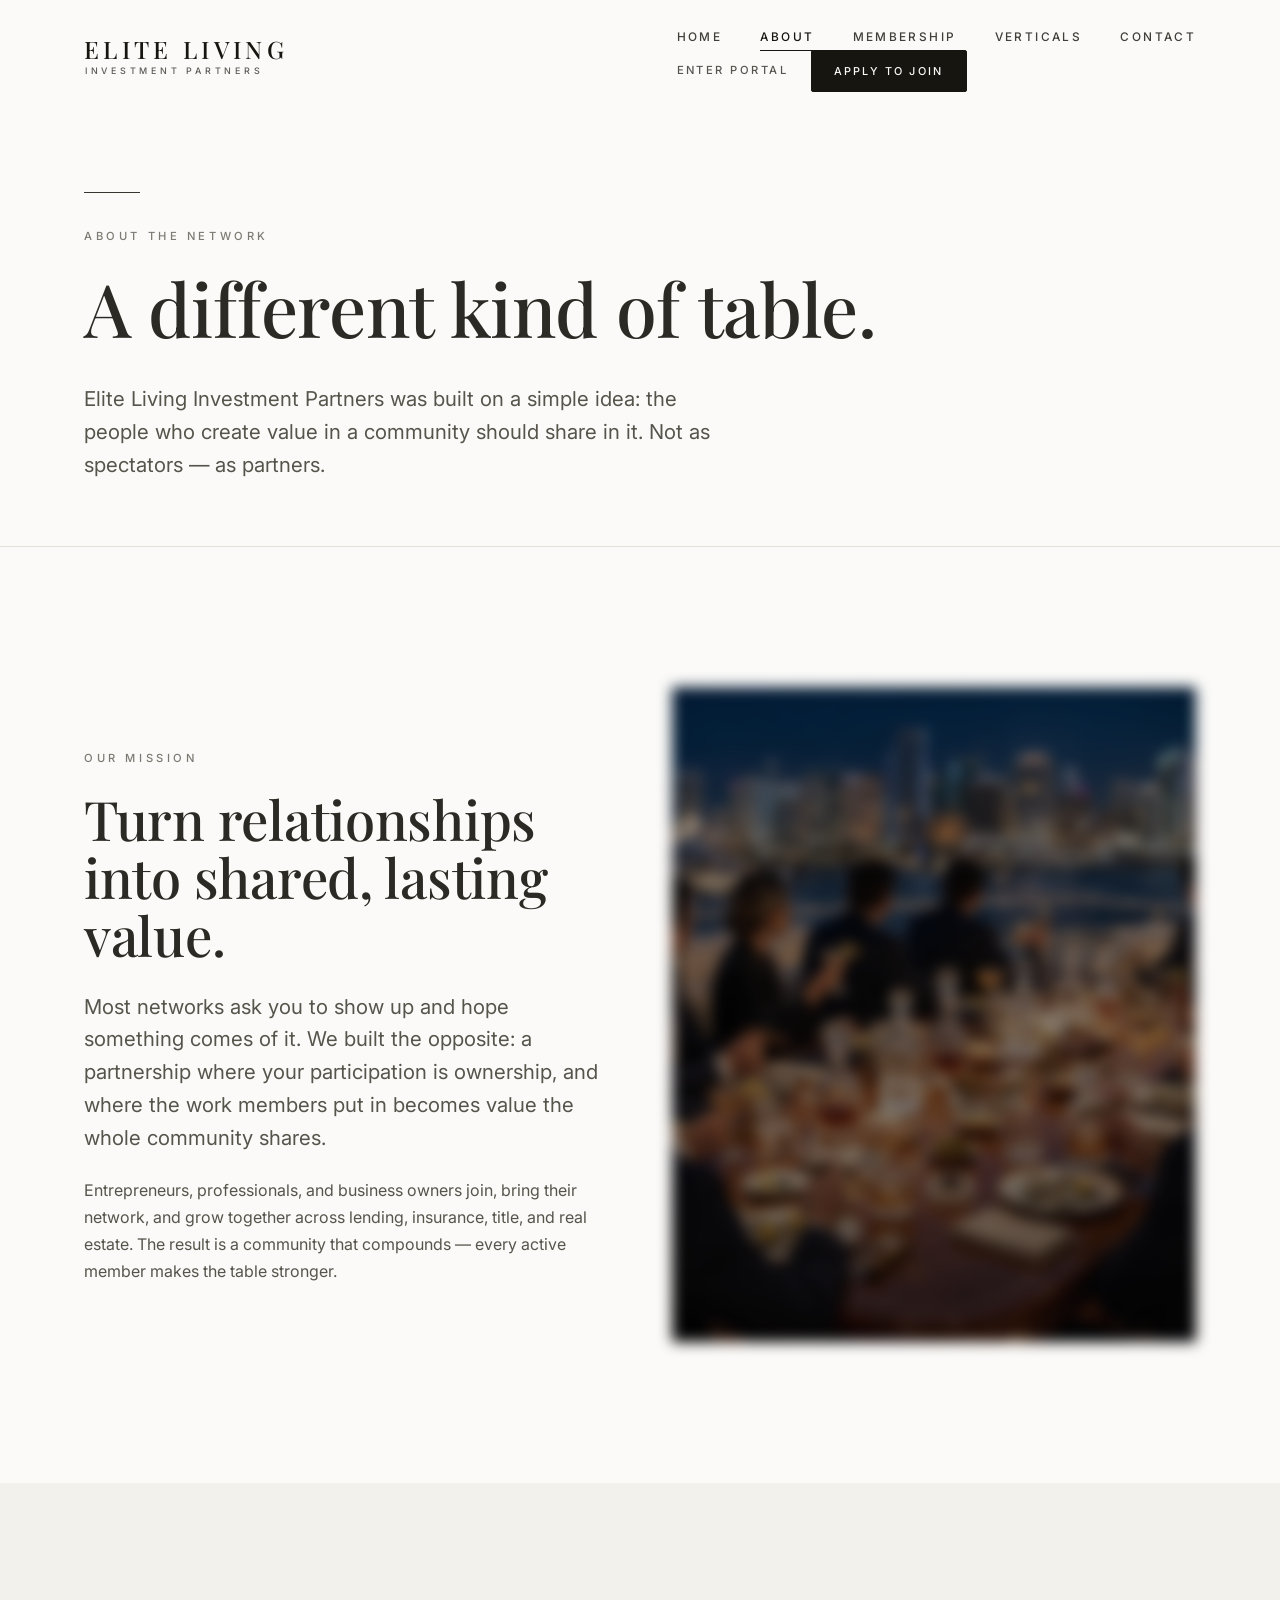
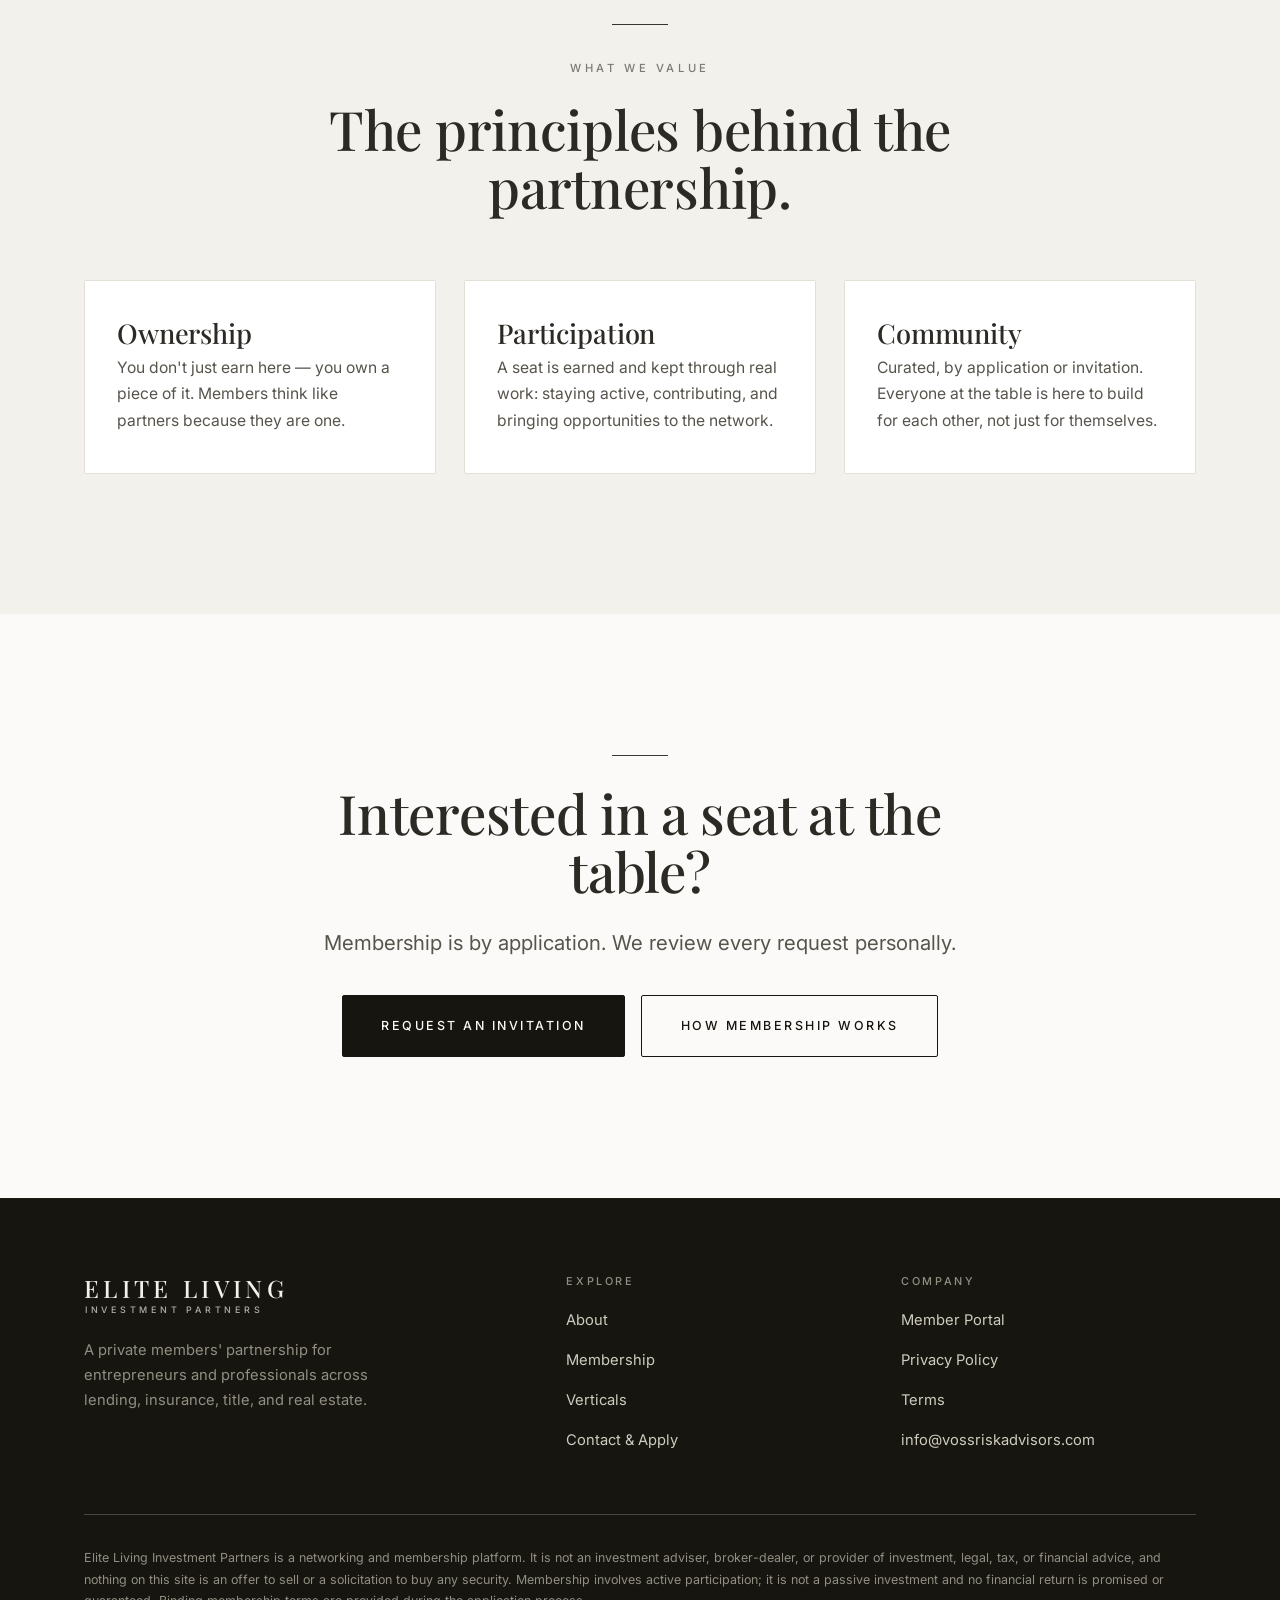
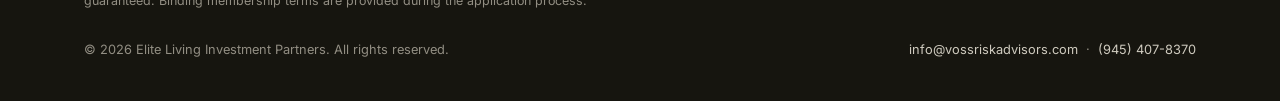
==== commit bb6b3b64: "Connect live lead form, add analytics, contact info, obscure hero imagery - Wire the form to the dep" ====
--- a/about.html
+++ b/about.html
@@ -129,17 +129,13 @@
         </div>
         <div class="footer__col">
           <h4>Company</h4>
-          <ul><li><a href="https://www.backbossai.com/" target="_blank" rel="noopener">Member Portal</a></li><li><a href="privacy.html">Privacy Policy</a></li><li><a href="terms.html">Terms</a></li><li><a href="mailto:hello@vossriskadvisors.com">hello@vossriskadvisors.com</a></li></ul>
+          <ul><li><a href="https://www.backbossai.com/" target="_blank" rel="noopener">Member Portal</a></li><li><a href="privacy.html">Privacy Policy</a></li><li><a href="terms.html">Terms</a></li><li><a href="mailto:info@vossriskadvisors.com">info@vossriskadvisors.com</a></li></ul>
         </div>
       </div>
       <p class="footer__disclaimer">Elite Living Investment Partners is a networking and membership platform. It is not an investment adviser, broker-dealer, or provider of investment, legal, tax, or financial advice, and nothing on this site is an offer to sell or a solicitation to buy any security. Membership involves active participation; it is not a passive investment and no financial return is promised or guaranteed. Binding membership terms are provided during the application process.</p>
       <div class="footer__bottom">
         <span>&copy; <span data-year>2026</span> Elite Living Investment Partners. All rights reserved.</span>
-        <nav class="footer__social" aria-label="Social links">
-          <a href="#" aria-label="Instagram"><svg viewBox="0 0 24 24" fill="none" stroke="currentColor" stroke-width="1.6"><rect x="3" y="3" width="18" height="18" rx="5"/><circle cx="12" cy="12" r="4"/><circle cx="17.5" cy="6.5" r="1" fill="currentColor" stroke="none"/></svg></a>
-          <a href="#" aria-label="LinkedIn"><svg viewBox="0 0 24 24" fill="none" stroke="currentColor" stroke-width="1.6"><rect x="3" y="3" width="18" height="18" rx="3"/><path d="M8 10v7M8 7v.01M12 17v-4a2 2 0 0 1 4 0v4"/></svg></a>
-          <a href="#" aria-label="Facebook"><svg viewBox="0 0 24 24" fill="none" stroke="currentColor" stroke-width="1.6"><path d="M14 8h2V5h-2a3 3 0 0 0-3 3v2H9v3h2v6h3v-6h2l1-3h-3V8a1 1 0 0 1 1-1z"/></svg></a>
-        </nav>
+        <span class="footer__contact"><a href="mailto:info@vossriskadvisors.com">info@vossriskadvisors.com</a> &nbsp;&middot;&nbsp; <a href="tel:+19454078370">(945)&nbsp;407-8370</a></span>
       </div>
     </div>
   </footer>
--- a/css/styles.css
+++ b/css/styles.css
@@ -461,10 +461,12 @@
   position: absolute;
   inset: 0;
   z-index: 0;
-  /* Scrim: darkens the photo just enough for legible white type. */
+  /* Scrim: darkens the photo. Kept heavy so foreground figures read as
+     atmosphere/silhouettes rather than identifiable people, and the white
+     serif stays legible. Lower these alphas to reveal more of a photo. */
   background:
-    linear-gradient(180deg, rgba(10,10,12,0.46), rgba(10,10,12,0.58)),
-    radial-gradient(90% 70% at 50% 45%, transparent 38%, rgba(8,8,10,0.5));
+    linear-gradient(180deg, rgba(9,9,11,0.60), rgba(9,9,11,0.74)),
+    radial-gradient(95% 75% at 50% 42%, rgba(9,9,11,0.28) 26%, rgba(6,6,8,0.72));
 }
 .hero__inner { position: relative; z-index: 1; max-width: 1000px; margin-inline: auto; }
 .hero__title {
@@ -661,12 +663,17 @@
   align-items: center;
   justify-content: center;
 }
+/* Atmospheric treatment: blur + darken so any figures read as ambiance, not
+   identifiable people. Remove/soften these once licensed photography is used. */
+.split__media {
+  filter: blur(7px) brightness(0.74) saturate(0.92);
+  transform: scale(1.08);
+}
 .split__media::after {
   content: "";
   position: absolute;
   inset: 0;
-  border: 1px solid rgba(22,21,15,0.08);
-  border-radius: var(--radius);
+  background: linear-gradient(180deg, rgba(9,9,11,0.12), rgba(9,9,11,0.34));
   pointer-events: none;
 }
 .split__media .placeholder-note {
@@ -786,10 +793,9 @@
   font-size: 0.8rem;
   color: var(--cream-faint);
 }
-.footer__social { display: flex; gap: 1.25rem; }
-.footer__social a { color: var(--cream-faint); }
-.footer__social a:hover { color: var(--cream); }
-.footer__social svg { width: 18px; height: 18px; }
+.footer__bottom a { color: var(--cream-soft); transition: color 0.25s var(--ease); }
+.footer__bottom a:hover { color: var(--cream); }
+.footer__contact { color: var(--cream-faint); }
 
 /* ---------------------------------------------------------------------------
    12. Legal / content pages
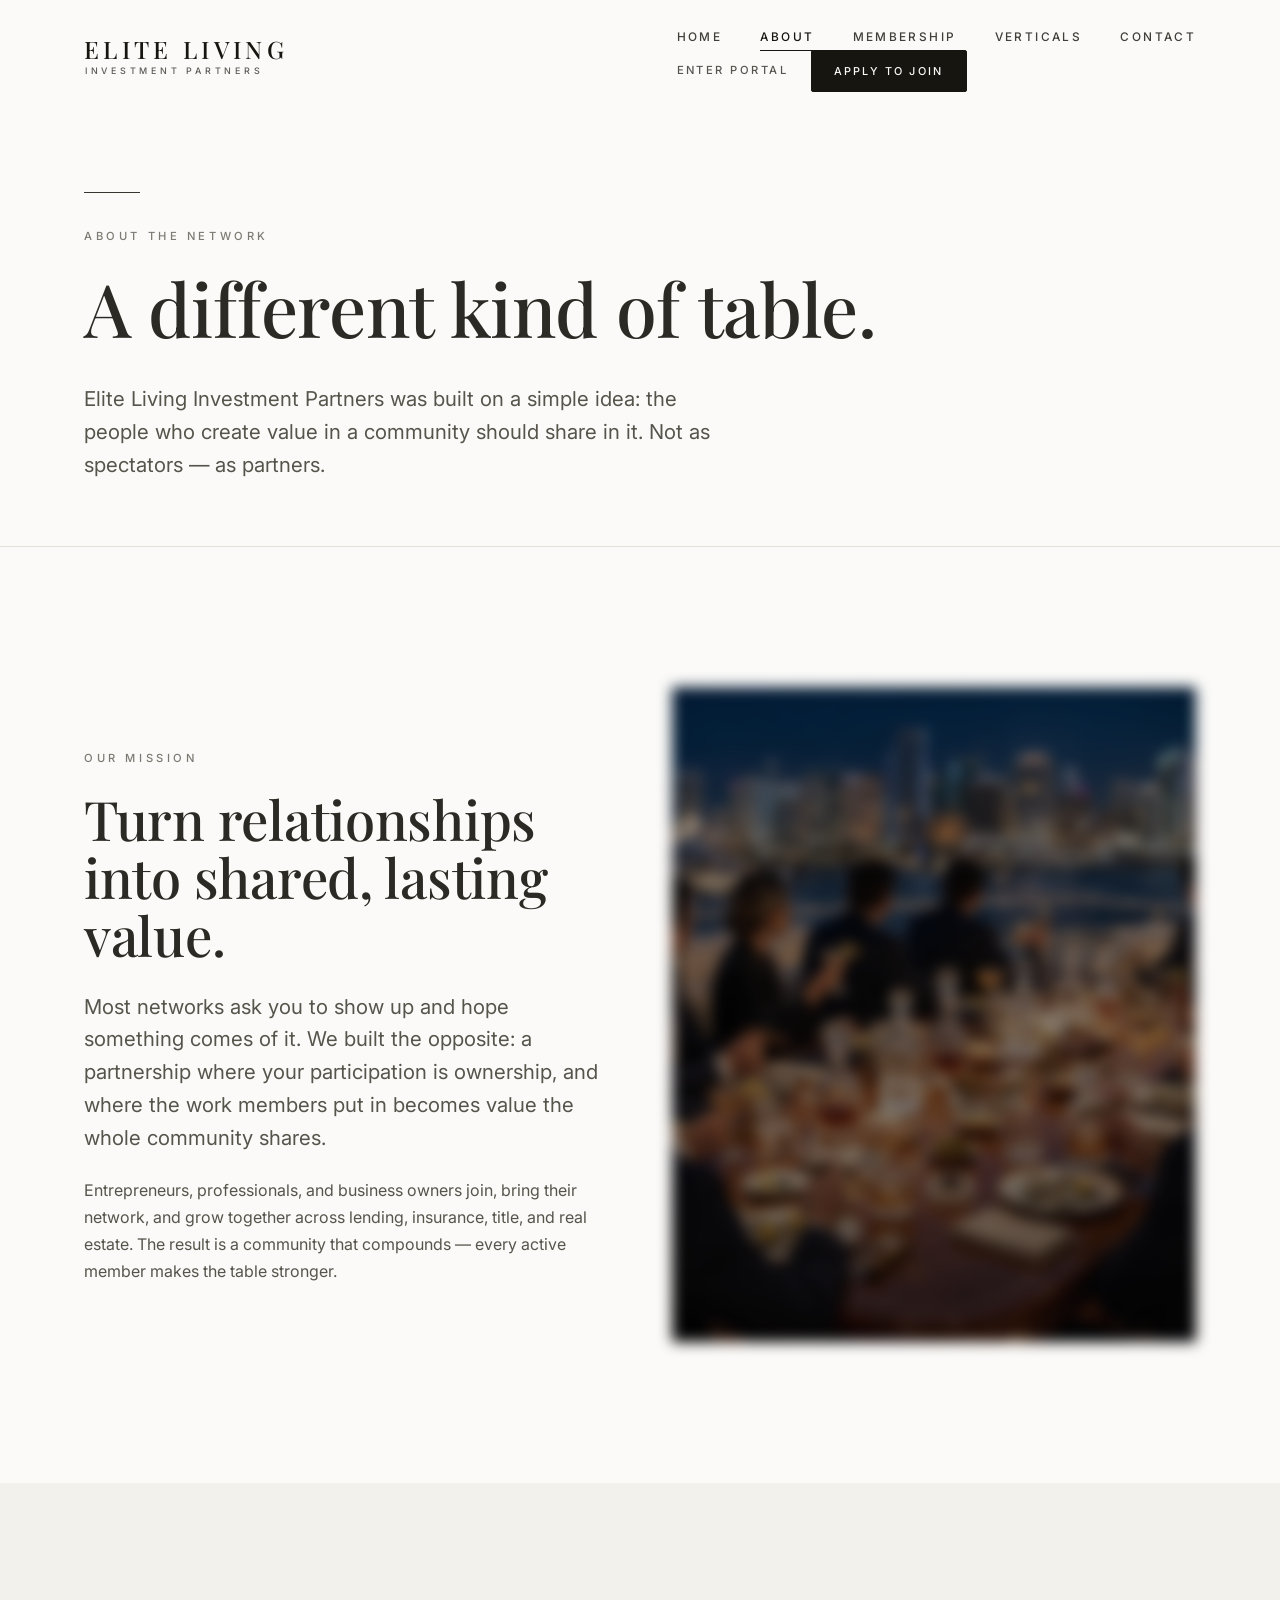
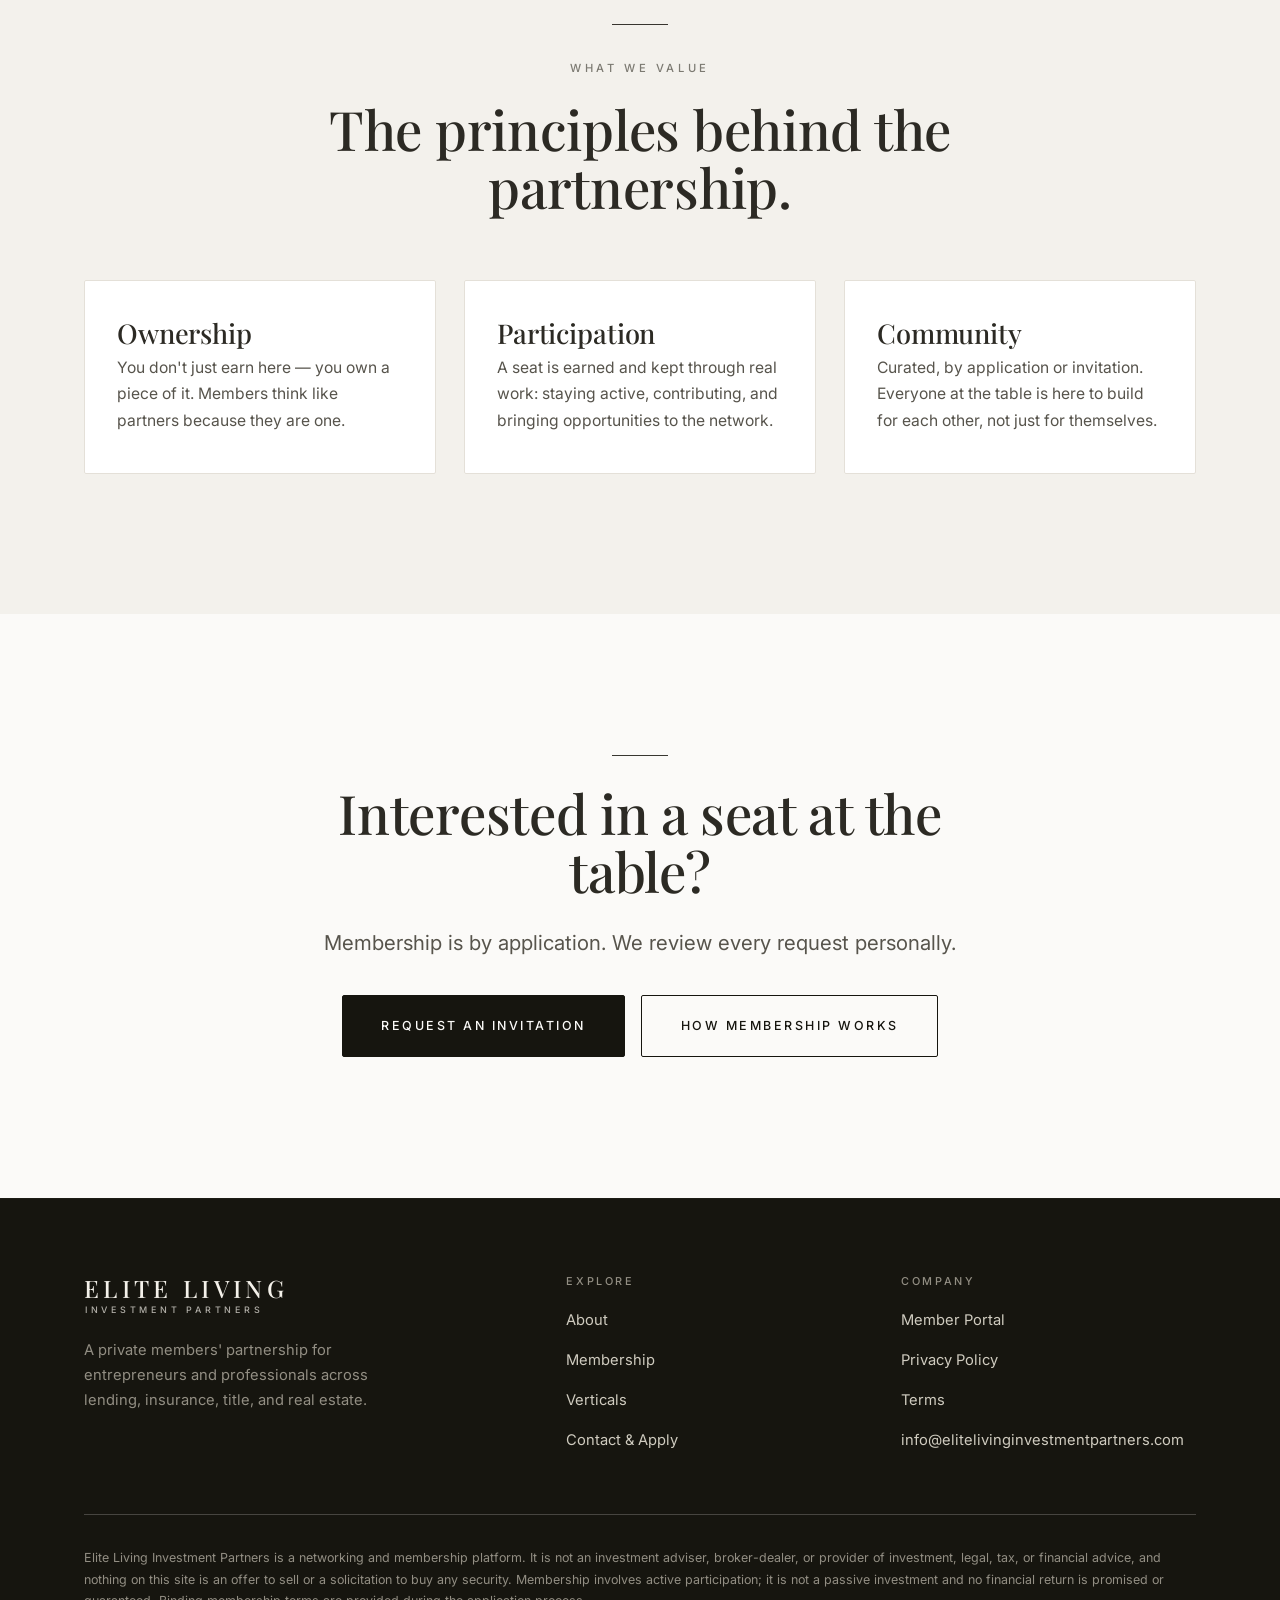
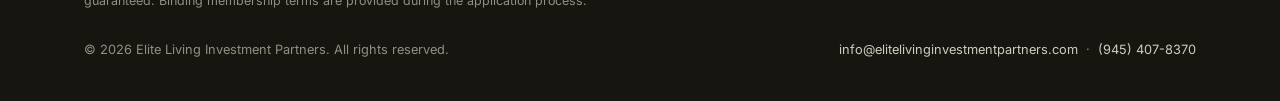
==== commit 958f97be: "Switch contact + alert email to info@elitelivinginvestmentpartners.com Elite Living Investment Partn" ====
--- a/about.html
+++ b/about.html
@@ -6,13 +6,13 @@
   <title>About — Elite Living Investment Partners</title>
   <meta name="description" content="The story and mission behind Elite Living Investment Partners — a private members' partnership built on participation and ownership." />
   <meta name="theme-color" content="#FBFAF8" />
-  <link rel="canonical" href="https://www.vossriskadvisors.com/about.html" />
+  <link rel="canonical" href="https://elitelivinginvestmentpartners.com/about.html" />
   <meta property="og:type" content="website" />
   <meta property="og:site_name" content="Elite Living Investment Partners" />
   <meta property="og:title" content="About — Elite Living Investment Partners" />
   <meta property="og:description" content="A private members' partnership built on participation and ownership." />
-  <meta property="og:url" content="https://www.vossriskadvisors.com/about.html" />
-  <meta property="og:image" content="https://www.vossriskadvisors.com/assets/og-image.png" />
+  <meta property="og:url" content="https://elitelivinginvestmentpartners.com/about.html" />
+  <meta property="og:image" content="https://elitelivinginvestmentpartners.com/assets/og-image.png" />
   <meta name="twitter:card" content="summary_large_image" />
   <link rel="icon" href="assets/favicon.svg" type="image/svg+xml" />
   <link rel="apple-touch-icon" href="assets/apple-touch-icon.png" />
@@ -129,13 +129,13 @@
         </div>
         <div class="footer__col">
           <h4>Company</h4>
-          <ul><li><a href="https://www.backbossai.com/" target="_blank" rel="noopener">Member Portal</a></li><li><a href="privacy.html">Privacy Policy</a></li><li><a href="terms.html">Terms</a></li><li><a href="mailto:info@vossriskadvisors.com">info@vossriskadvisors.com</a></li></ul>
+          <ul><li><a href="https://www.backbossai.com/" target="_blank" rel="noopener">Member Portal</a></li><li><a href="privacy.html">Privacy Policy</a></li><li><a href="terms.html">Terms</a></li><li><a href="mailto:info@elitelivinginvestmentpartners.com">info@elitelivinginvestmentpartners.com</a></li></ul>
         </div>
       </div>
       <p class="footer__disclaimer">Elite Living Investment Partners is a networking and membership platform. It is not an investment adviser, broker-dealer, or provider of investment, legal, tax, or financial advice, and nothing on this site is an offer to sell or a solicitation to buy any security. Membership involves active participation; it is not a passive investment and no financial return is promised or guaranteed. Binding membership terms are provided during the application process.</p>
       <div class="footer__bottom">
         <span>&copy; <span data-year>2026</span> Elite Living Investment Partners. All rights reserved.</span>
-        <span class="footer__contact"><a href="mailto:info@vossriskadvisors.com">info@vossriskadvisors.com</a> &nbsp;&middot;&nbsp; <a href="tel:+19454078370">(945)&nbsp;407-8370</a></span>
+        <span class="footer__contact"><a href="mailto:info@elitelivinginvestmentpartners.com">info@elitelivinginvestmentpartners.com</a> &nbsp;&middot;&nbsp; <a href="tel:+19454078370">(945)&nbsp;407-8370</a></span>
       </div>
     </div>
   </footer>
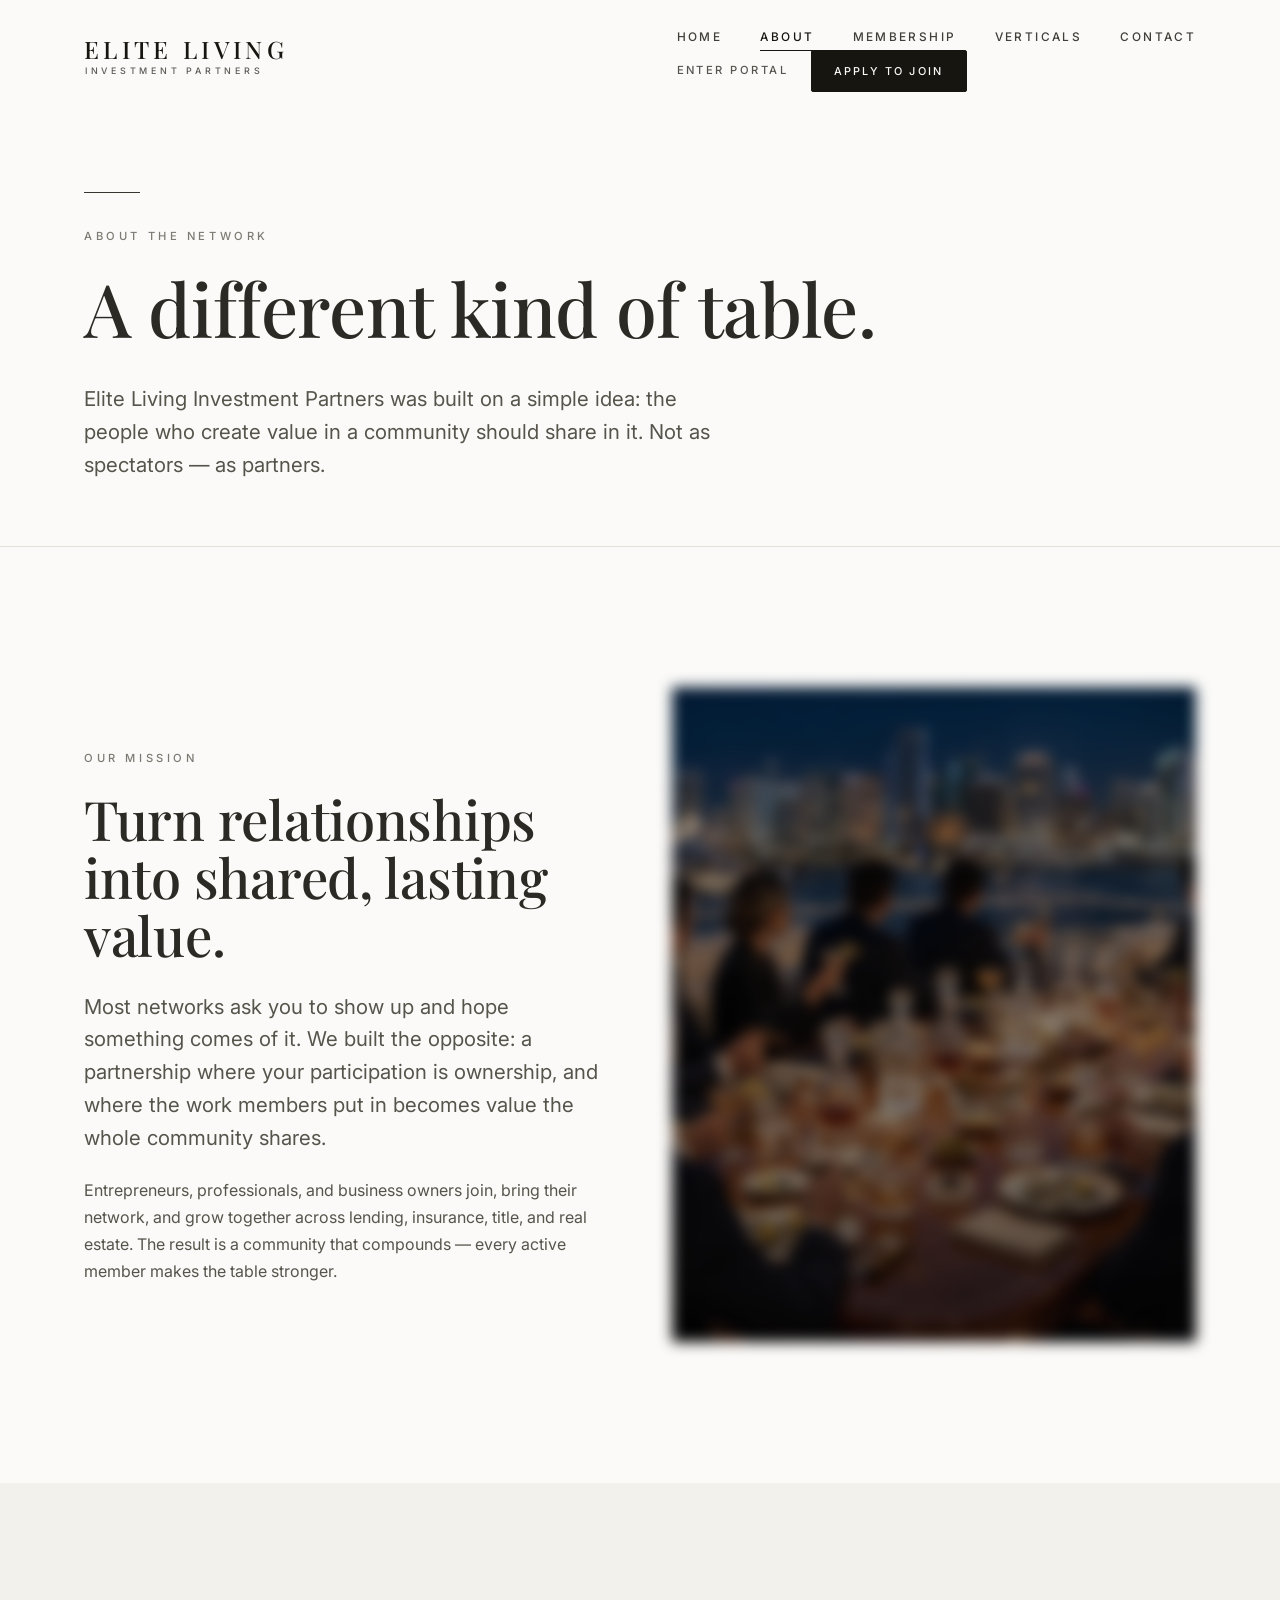
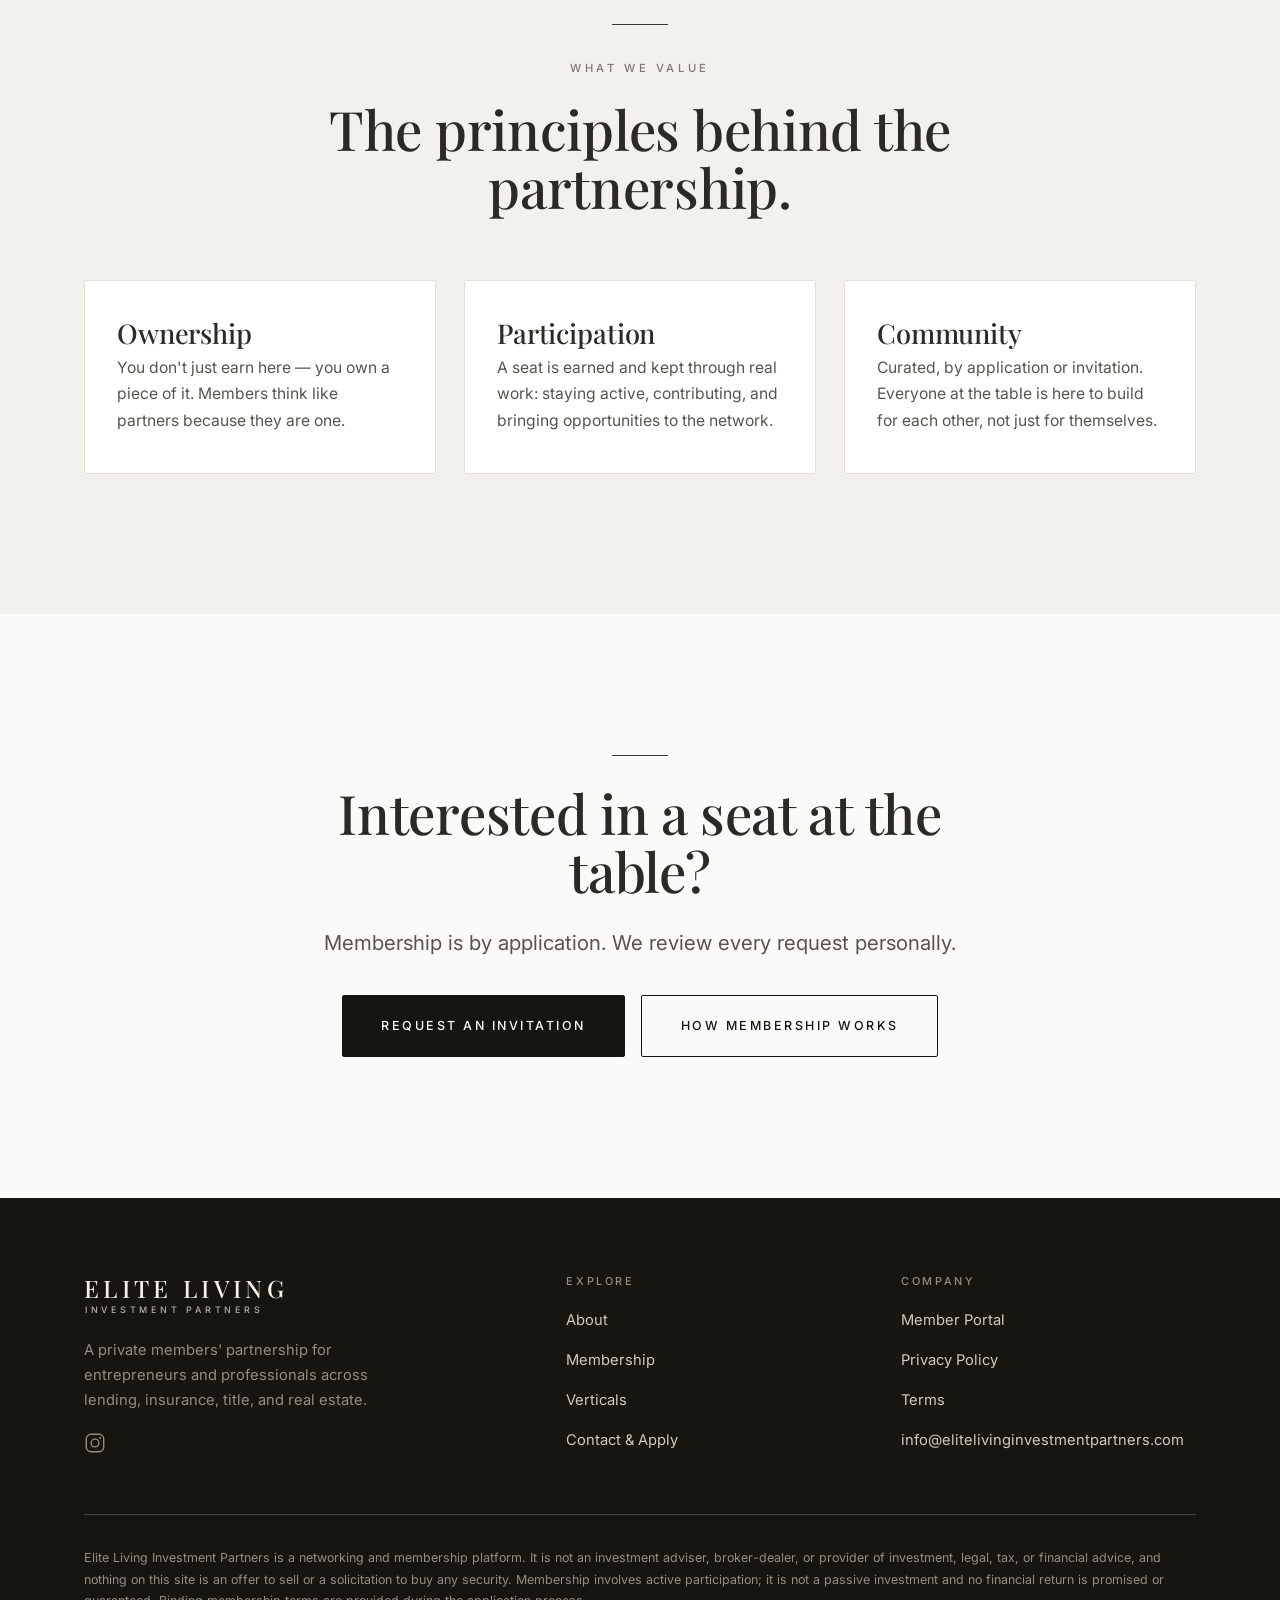
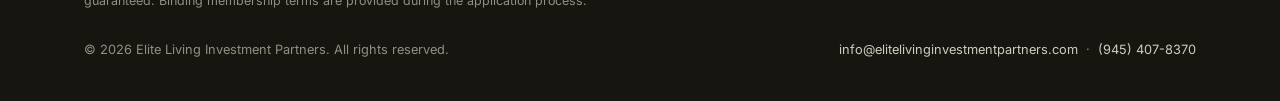
==== commit 84c303af: "Add Instagram link to footer Add a line-style Instagram icon linking to the ELIP profile in the foot" ====
--- a/about.html
+++ b/about.html
@@ -71,7 +71,7 @@
             <p class="lead">Most networks ask you to show up and hope something comes of it. We built the opposite: a partnership where your participation is ownership, and where the work members put in becomes value the whole community shares.</p>
             <p>Entrepreneurs, professionals, and business owners join, bring their network, and grow together across lending, insurance, title, and real estate. The result is a community that compounds — every active member makes the table stronger.</p>
           </div>
-          <div class="split__media" data-reveal aria-hidden="true" style="background-image:url('assets/hero.webp');background-size:cover;background-position:50% 26%"></div>
+          <div class="split__media split__media--soft" data-reveal aria-hidden="true" style="background-image:url('assets/hero.webp');background-size:cover;background-position:50% 26%"></div>
         </div>
       </div>
     </section>
@@ -122,6 +122,11 @@
         <span class="brand__sub">Investment Partners</span>
       </a>
           <p>A private members' partnership for entrepreneurs and professionals across lending, insurance, title, and real estate.</p>
+          <p class="footer__social">
+            <a href="https://www.instagram.com/eltinvstpartners/" target="_blank" rel="noopener" aria-label="Follow Elite Living Investment Partners on Instagram">
+              <svg viewBox="0 0 24 24" width="22" height="22" fill="none" stroke="currentColor" stroke-width="1.5" stroke-linecap="round" stroke-linejoin="round" aria-hidden="true"><rect x="2.5" y="2.5" width="19" height="19" rx="5.2"/><circle cx="12" cy="12" r="4.2"/><circle cx="17.6" cy="6.4" r="1.1" fill="currentColor" stroke="none"/></svg>
+            </a>
+          </p>
         </div>
         <div class="footer__col">
           <h4>Explore</h4>
--- a/css/styles.css
+++ b/css/styles.css
@@ -663,19 +663,16 @@
   align-items: center;
   justify-content: center;
 }
-/* Atmospheric treatment: blur + darken so any figures read as ambiance, not
-   identifiable people. Remove/soften these once licensed photography is used. */
-.split__media {
-  filter: blur(7px) brightness(0.74) saturate(0.92);
-  transform: scale(1.08);
-}
 .split__media::after {
   content: "";
   position: absolute;
   inset: 0;
-  background: linear-gradient(180deg, rgba(9,9,11,0.12), rgba(9,9,11,0.34));
+  background: linear-gradient(180deg, rgba(9,9,11,0.04), rgba(9,9,11,0.14));
   pointer-events: none;
 }
+/* Softened treatment (blur + darken) for photography with identifiable people. */
+.split__media--soft { filter: blur(7px) brightness(0.74) saturate(0.92); transform: scale(1.08); }
+.split__media--soft::after { background: linear-gradient(180deg, rgba(9,9,11,0.12), rgba(9,9,11,0.34)); }
 .split__media .placeholder-note {
   font-size: 0.66rem;
   letter-spacing: 0.28em;
@@ -764,6 +761,9 @@
 @media (max-width: 760px) { .footer__top { grid-template-columns: 1fr; gap: 2.25rem; } }
 .footer__brand .brand { margin-bottom: 1.3rem; color: var(--cream); }
 .footer__brand p { font-size: 0.92rem; color: var(--cream-faint); max-width: 36ch; }
+.footer__social { margin-top: 1.2rem; }
+.footer__social a { display: inline-flex; color: var(--cream-faint); transition: color 0.25s var(--ease); }
+.footer__social a:hover { color: var(--cream); }
 .footer__col h4 {
   font-family: var(--font-body);
   font-size: 0.68rem;
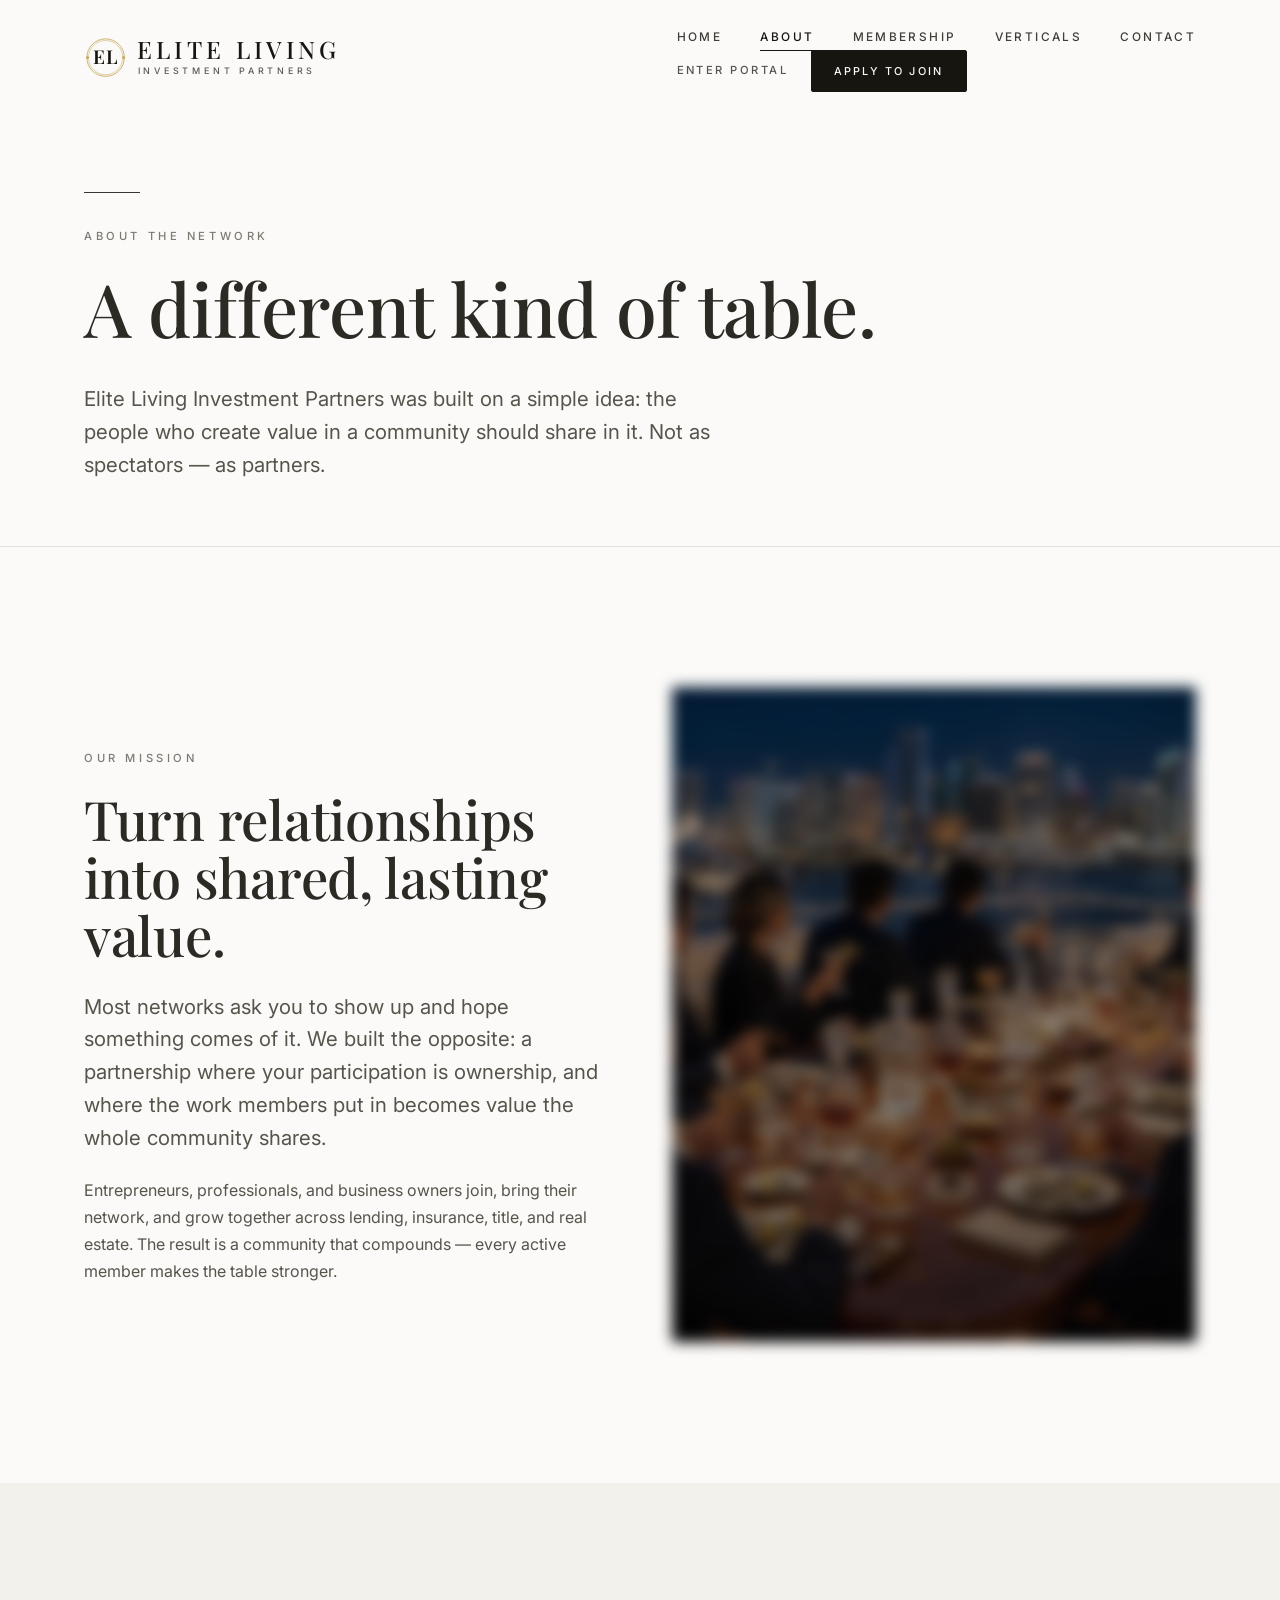
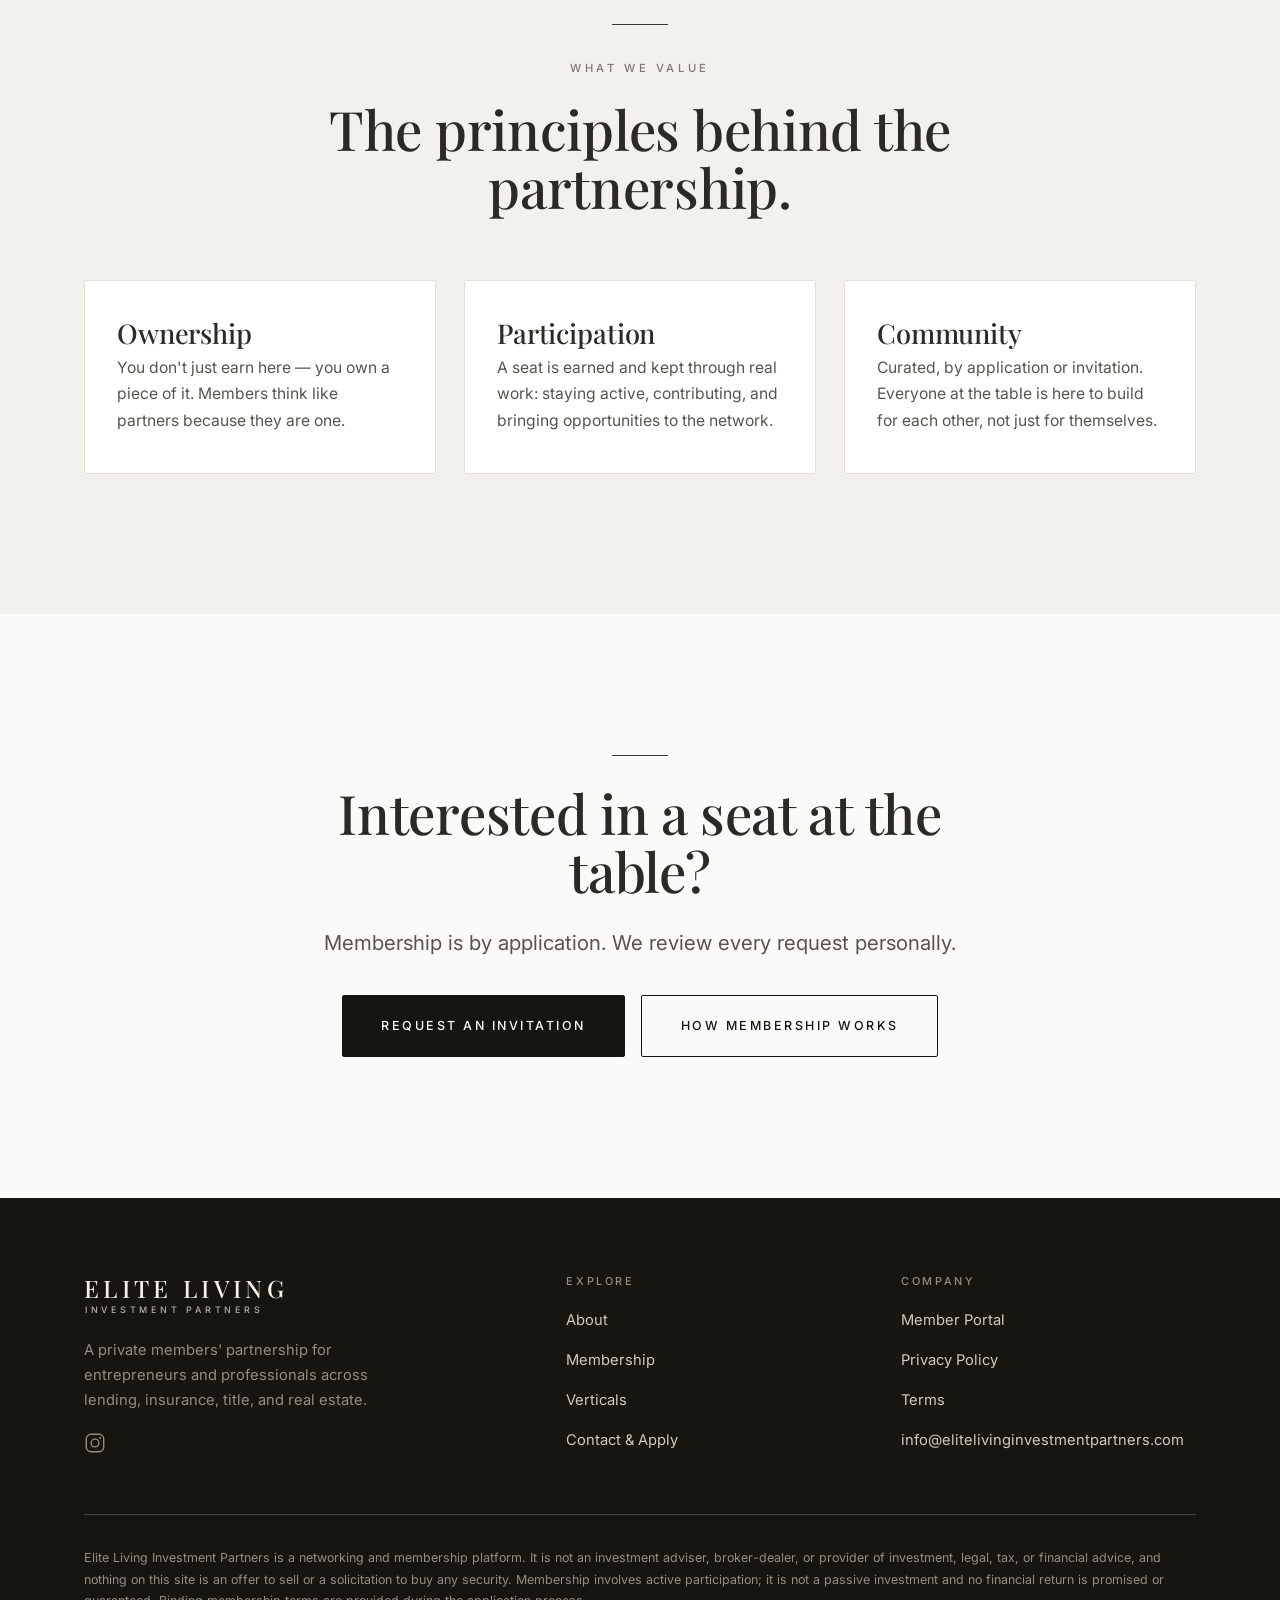
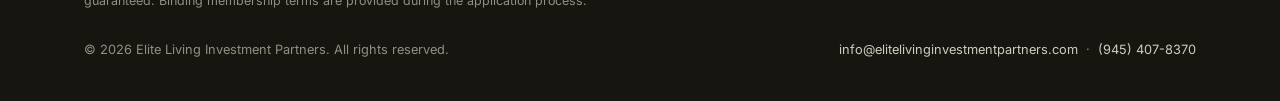
==== commit 427676c7: "Add gold EL-ring logo: header mark, favicon, social image, app icons Integrate the Elite Living Inve" ====
--- a/about.html
+++ b/about.html
@@ -27,9 +27,16 @@
 
   <header class="site-header">
     <div class="container nav">
-      <a class="brand" href="index.html" aria-label="Elite Living Investment Partners — home">
-        <span class="brand__word">Elite Living</span>
-        <span class="brand__sub">Investment Partners</span>
+      <a class="brand brand--lockup" href="index.html" aria-label="Elite Living Investment Partners — home">
+        <svg class="brand__mark" viewBox="0 0 240 240" aria-hidden="true">
+          <g fill="none" stroke="#C2A24E"><circle cx="120" cy="120" r="104" stroke-width="4.5"/><circle cx="120" cy="120" r="95" stroke-width="2.6"/></g>
+          <g fill="#C2A24E"><rect x="13.5" y="113.5" width="13" height="13" transform="rotate(45 20 120)"/><rect x="213.5" y="113.5" width="13" height="13" transform="rotate(45 220 120)"/></g>
+          <text x="121" y="157" text-anchor="middle" font-family="'Playfair Display',Georgia,serif" font-weight="600" font-size="106" letter-spacing="2" fill="currentColor">EL</text>
+        </svg>
+        <span class="brand__text">
+          <span class="brand__word">Elite Living</span>
+          <span class="brand__sub">Investment Partners</span>
+        </span>
       </a>
       <button class="nav__toggle" aria-label="Open menu" aria-expanded="false" aria-controls="nav-menu">
         <svg class="icon-open" viewBox="0 0 24 24" fill="none" stroke="currentColor" stroke-width="1.6"><path d="M3 6h18M3 12h18M3 18h18"/></svg>
--- a/css/styles.css
+++ b/css/styles.css
@@ -283,6 +283,9 @@
   gap: 1.5rem;
 }
 .brand { display: inline-flex; flex-direction: column; gap: 0.15rem; color: inherit; }
+.brand--lockup { flex-direction: row; align-items: center; gap: 0.6rem; }
+.brand--lockup .brand__mark { width: 2.7rem; height: 2.7rem; flex: none; display: block; }
+.brand__text { display: inline-flex; flex-direction: column; gap: 0.15rem; }
 .brand__word {
   font-family: var(--font-display);
   font-size: 1.5rem;
